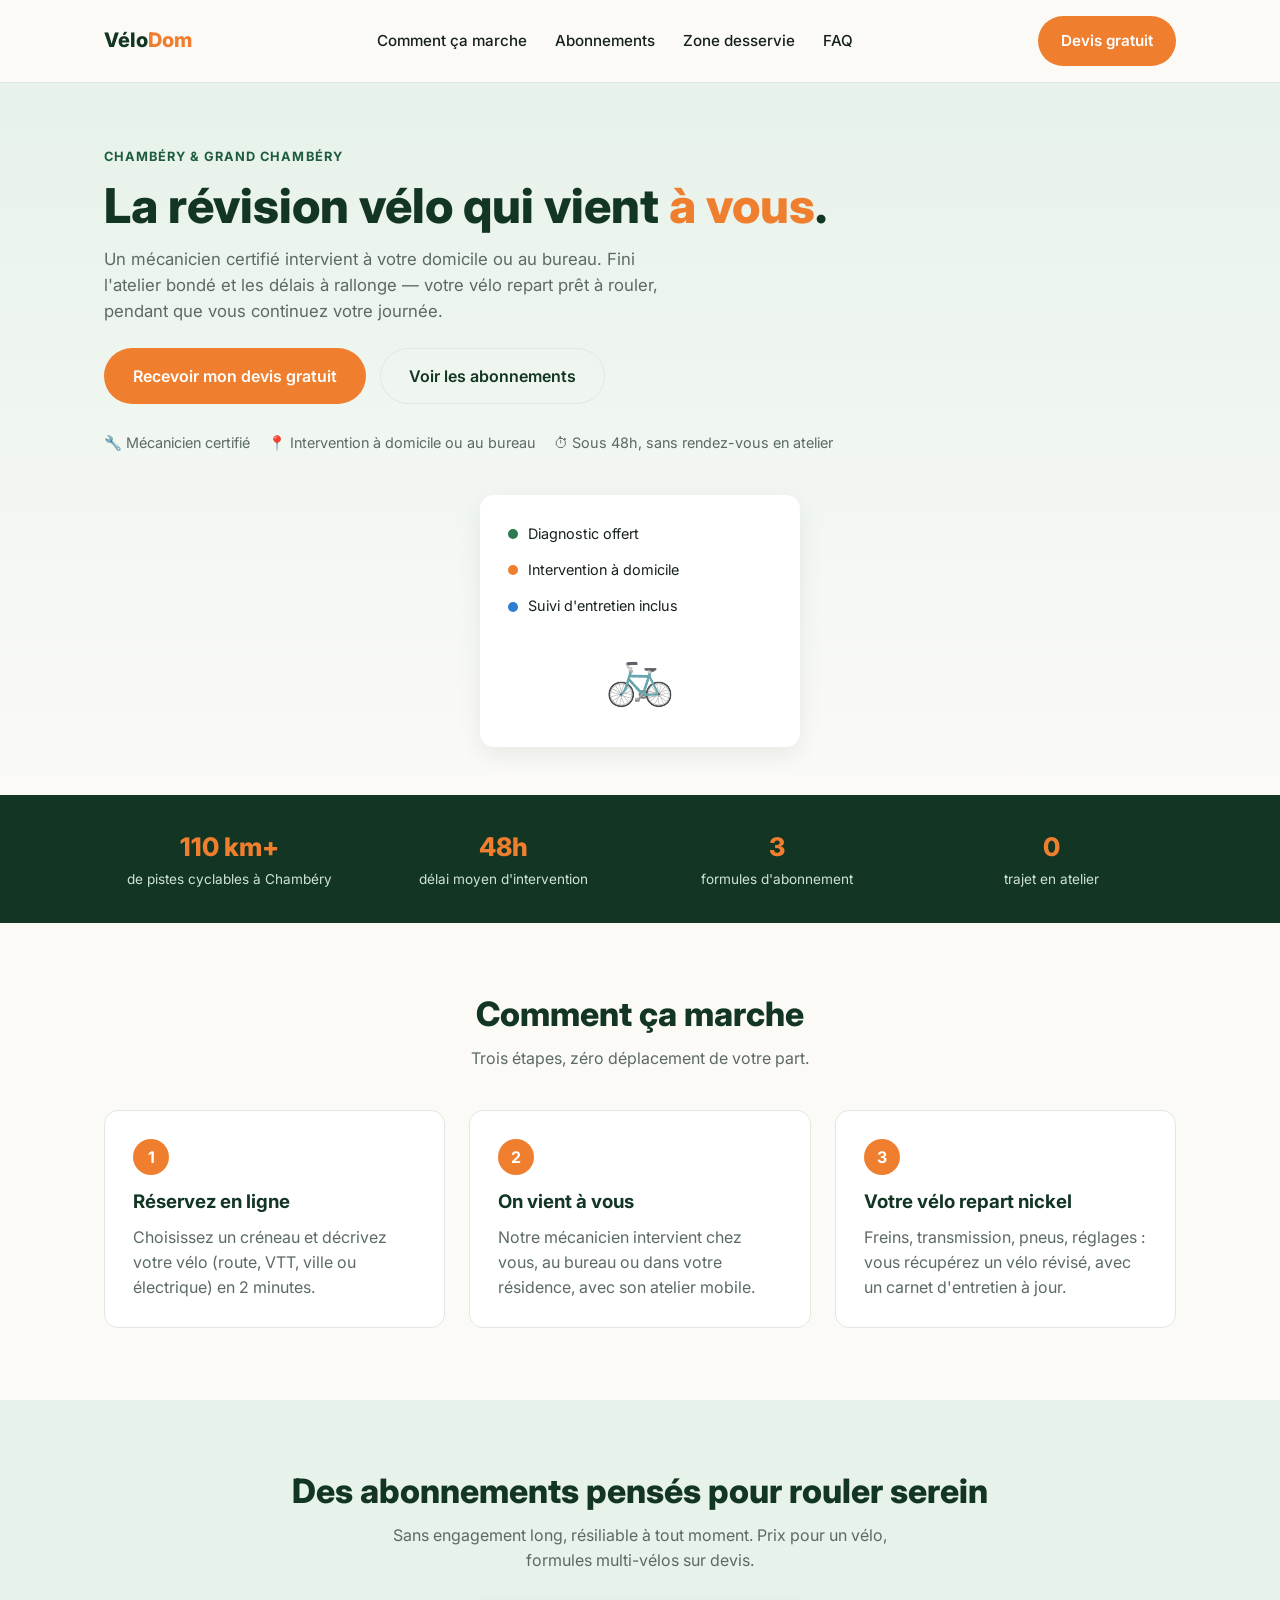
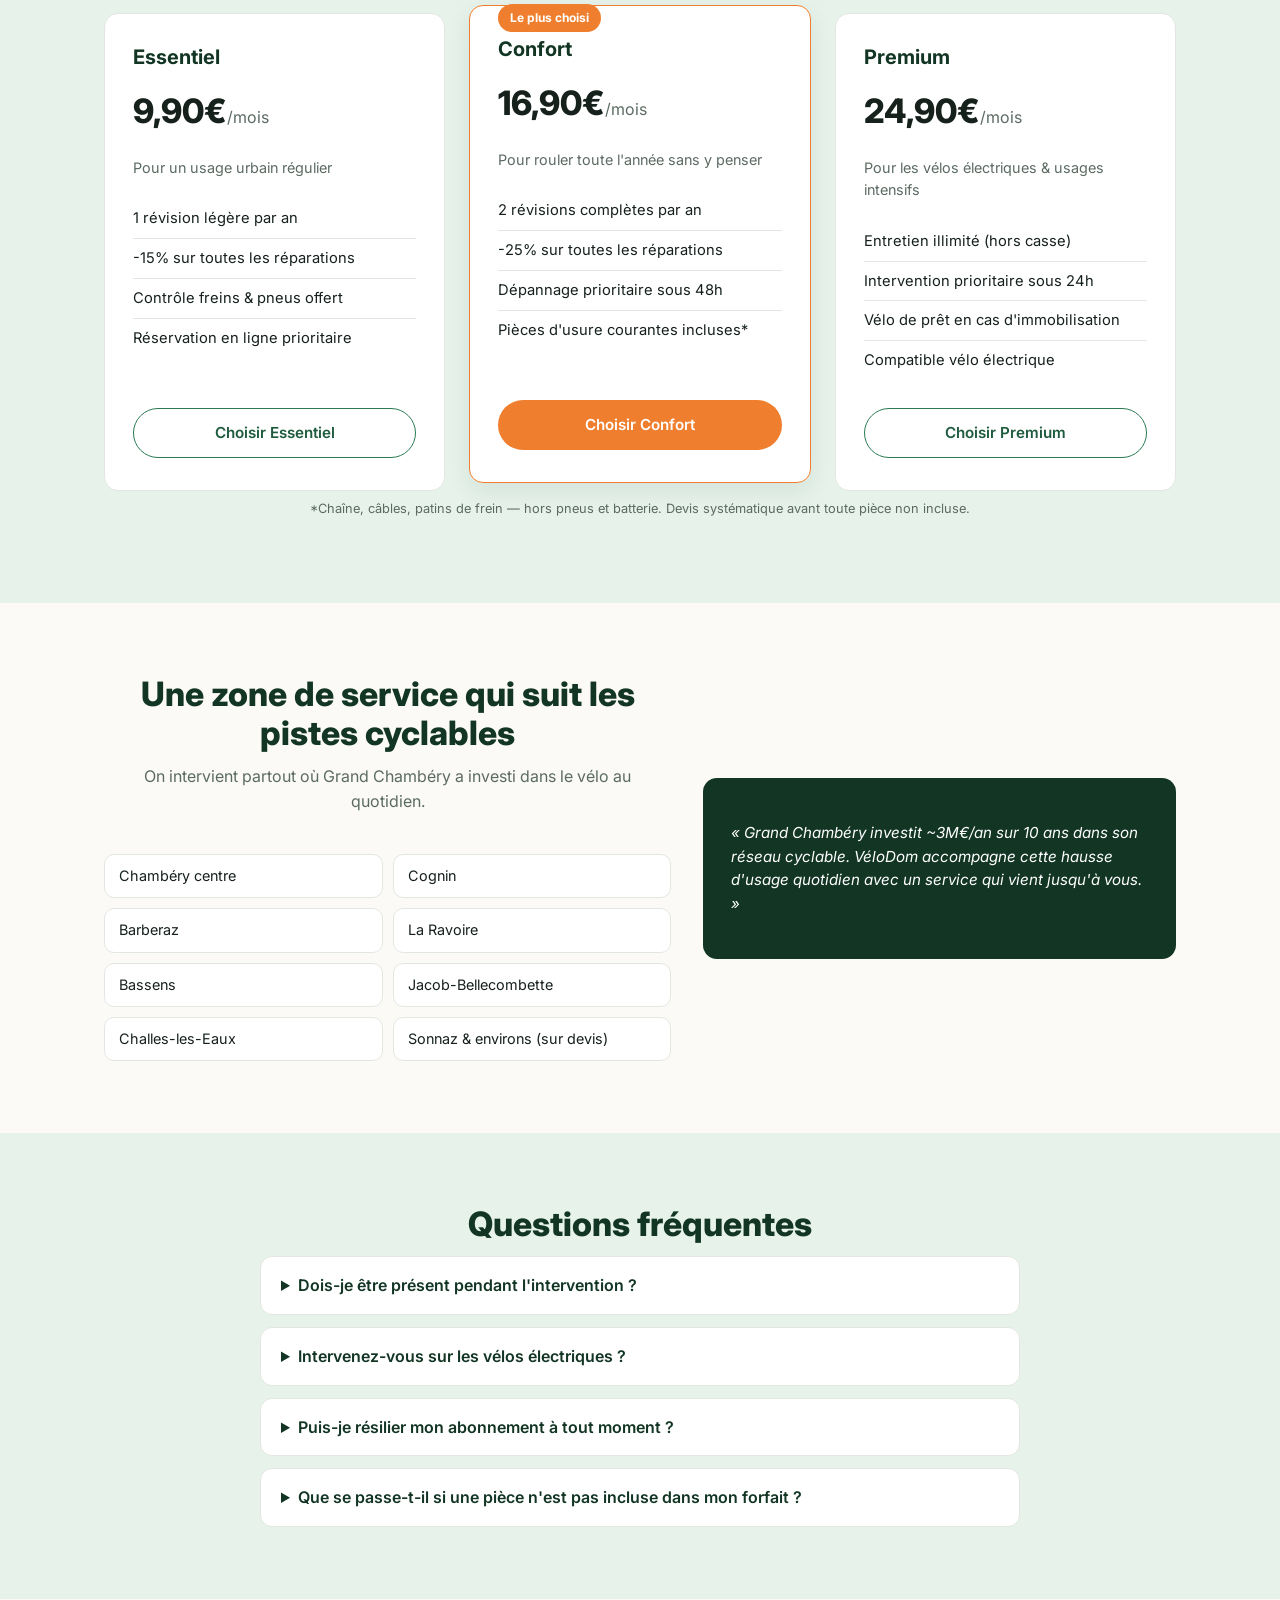
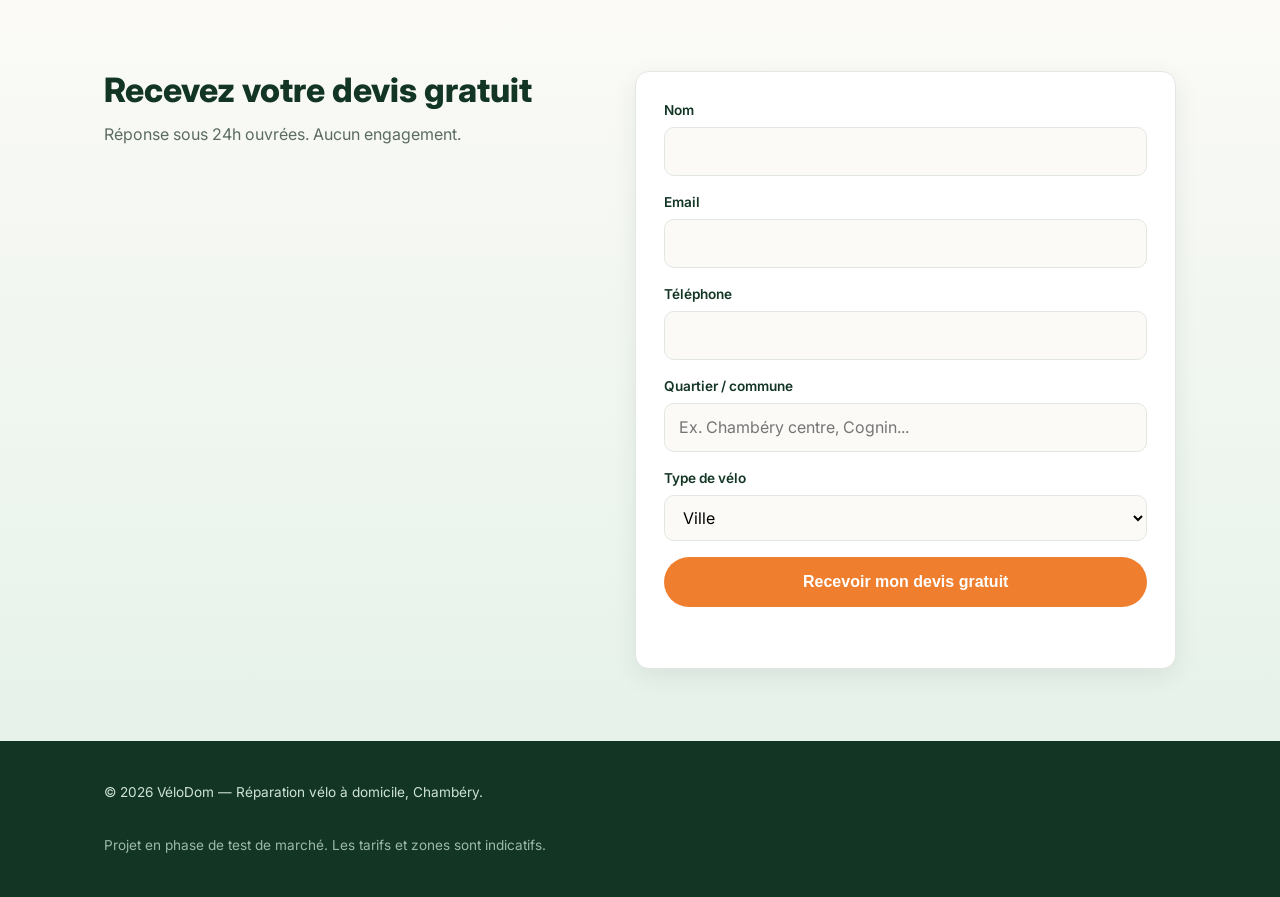
==== index.html @ 4d7fc277 "Add VéloDom landing page: mobile bike repair subscription in Chambéry Static site to validate demand" ====
<!DOCTYPE html>
<html lang="fr">
<head>
<meta charset="UTF-8">
<meta name="viewport" content="width=device-width, initial-scale=1.0">
<title>VéloDom — Réparation vélo à domicile à Chambéry, en abonnement</title>
<meta name="description" content="VéloDom entretient et répare votre vélo à domicile ou au bureau à Chambéry et dans le Grand Chambéry. Abonnements dès 9,90€/mois, sans atelier, sans file d'attente.">
<link rel="icon" href="data:image/svg+xml,<svg xmlns=%22http://www.w3.org/2000/svg%22 viewBox=%220 0 100 100%22><text y=%22.9em%22 font-size=%2290%22>🚲</text></svg>">
<link rel="preconnect" href="https://fonts.googleapis.com">
<link rel="preconnect" href="https://fonts.gstatic.com" crossorigin>
<link href="https://fonts.googleapis.com/css2?family=Inter:wght@400;500;600;700;800&display=swap" rel="stylesheet">
<link rel="stylesheet" href="css/style.css">
<script type="application/ld+json">
{
  "@context": "https://schema.org",
  "@type": "LocalBusiness",
  "name": "VéloDom",
  "description": "Réparation et entretien de vélos à domicile ou au bureau, sur abonnement, à Chambéry et dans le Grand Chambéry.",
  "areaServed": "Chambéry, Savoie, France",
  "priceRange": "9,90€ - 24,90€",
  "telephone": "+33-4-00-00-00-00"
}
</script>
</head>
<body>

<header class="site-header">
  <div class="container header-inner">
    <a href="#" class="logo">Vélo<span>Dom</span></a>
    <nav class="nav" id="nav">
      <a href="#comment-ca-marche">Comment ça marche</a>
      <a href="#abonnements">Abonnements</a>
      <a href="#zone">Zone desservie</a>
      <a href="#faq">FAQ</a>
    </nav>
    <a href="#devis" class="btn btn-primary btn-header">Devis gratuit</a>
    <button class="nav-toggle" id="navToggle" aria-label="Ouvrir le menu" aria-expanded="false">
      <span></span><span></span><span></span>
    </button>
  </div>
</header>

<main>
  <section class="hero">
    <div class="container hero-inner">
      <div class="hero-text">
        <p class="eyebrow">Chambéry &amp; Grand Chambéry</p>
        <h1>La révision vélo qui vient <span class="accent">à vous</span>.</h1>
        <p class="hero-sub">Un mécanicien certifié intervient à votre domicile ou au bureau. Fini l'atelier bondé et les délais à rallonge — votre vélo repart prêt à rouler, pendant que vous continuez votre journée.</p>
        <div class="hero-cta">
          <a href="#devis" class="btn btn-primary btn-lg">Recevoir mon devis gratuit</a>
          <a href="#abonnements" class="btn btn-ghost btn-lg">Voir les abonnements</a>
        </div>
        <ul class="hero-trust">
          <li>🔧 Mécanicien certifié</li>
          <li>📍 Intervention à domicile ou au bureau</li>
          <li>⏱ Sous 48h, sans rendez-vous en atelier</li>
        </ul>
      </div>
      <div class="hero-visual" aria-hidden="true">
        <div class="bike-card">
          <div class="bike-card-row">
            <span class="dot dot-green"></span>
            <span>Diagnostic offert</span>
          </div>
          <div class="bike-card-row">
            <span class="dot dot-orange"></span>
            <span>Intervention à domicile</span>
          </div>
          <div class="bike-card-row">
            <span class="dot dot-blue"></span>
            <span>Suivi d'entretien inclus</span>
          </div>
          <div class="bike-emoji">🚲</div>
        </div>
      </div>
    </div>
  </section>

  <section class="stats">
    <div class="container stats-inner">
      <div class="stat"><strong>110&nbsp;km+</strong><span>de pistes cyclables à Chambéry</span></div>
      <div class="stat"><strong>48h</strong><span>délai moyen d'intervention</span></div>
      <div class="stat"><strong>3</strong><span>formules d'abonnement</span></div>
      <div class="stat"><strong>0</strong><span>trajet en atelier</span></div>
    </div>
  </section>

  <section id="comment-ca-marche" class="section">
    <div class="container">
      <h2 class="section-title">Comment ça marche</h2>
      <p class="section-sub">Trois étapes, zéro déplacement de votre part.</p>
      <div class="steps">
        <div class="step">
          <div class="step-number">1</div>
          <h3>Réservez en ligne</h3>
          <p>Choisissez un créneau et décrivez votre vélo (route, VTT, ville ou électrique) en 2 minutes.</p>
        </div>
        <div class="step">
          <div class="step-number">2</div>
          <h3>On vient à vous</h3>
          <p>Notre mécanicien intervient chez vous, au bureau ou dans votre résidence, avec son atelier mobile.</p>
        </div>
        <div class="step">
          <div class="step-number">3</div>
          <h3>Votre vélo repart nickel</h3>
          <p>Freins, transmission, pneus, réglages : vous récupérez un vélo révisé, avec un carnet d'entretien à jour.</p>
        </div>
      </div>
    </div>
  </section>

  <section id="abonnements" class="section section-alt">
    <div class="container">
      <h2 class="section-title">Des abonnements pensés pour rouler serein</h2>
      <p class="section-sub">Sans engagement long, résiliable à tout moment. Prix pour un vélo, formules multi-vélos sur devis.</p>
      <div class="pricing-grid">

        <div class="price-card">
          <h3>Essentiel</h3>
          <p class="price"><span>9,90€</span>/mois</p>
          <p class="price-desc">Pour un usage urbain régulier</p>
          <ul class="price-features">
            <li>1 révision légère par an</li>
            <li>-15% sur toutes les réparations</li>
            <li>Contrôle freins &amp; pneus offert</li>
            <li>Réservation en ligne prioritaire</li>
          </ul>
          <a href="#devis" class="btn btn-outline">Choisir Essentiel</a>
        </div>

        <div class="price-card price-card-featured">
          <p class="price-badge">Le plus choisi</p>
          <h3>Confort</h3>
          <p class="price"><span>16,90€</span>/mois</p>
          <p class="price-desc">Pour rouler toute l'année sans y penser</p>
          <ul class="price-features">
            <li>2 révisions complètes par an</li>
            <li>-25% sur toutes les réparations</li>
            <li>Dépannage prioritaire sous 48h</li>
            <li>Pièces d'usure courantes incluses*</li>
          </ul>
          <a href="#devis" class="btn btn-primary">Choisir Confort</a>
        </div>

        <div class="price-card">
          <h3>Premium</h3>
          <p class="price"><span>24,90€</span>/mois</p>
          <p class="price-desc">Pour les vélos électriques &amp; usages intensifs</p>
          <ul class="price-features">
            <li>Entretien illimité (hors casse)</li>
            <li>Intervention prioritaire sous 24h</li>
            <li>Vélo de prêt en cas d'immobilisation</li>
            <li>Compatible vélo électrique</li>
          </ul>
          <a href="#devis" class="btn btn-outline">Choisir Premium</a>
        </div>

      </div>
      <p class="price-note">*Chaîne, câbles, patins de frein — hors pneus et batterie. Devis systématique avant toute pièce non incluse.</p>
    </div>
  </section>

  <section id="zone" class="section">
    <div class="container zone-inner">
      <div>
        <h2 class="section-title">Une zone de service qui suit les pistes cyclables</h2>
        <p class="section-sub">On intervient partout où Grand Chambéry a investi dans le vélo au quotidien.</p>
        <ul class="zone-list">
          <li>Chambéry centre</li>
          <li>Cognin</li>
          <li>Barberaz</li>
          <li>La Ravoire</li>
          <li>Bassens</li>
          <li>Jacob-Bellecombette</li>
          <li>Challes-les-Eaux</li>
          <li>Sonnaz &amp; environs (sur devis)</li>
        </ul>
      </div>
      <div class="zone-callout">
        <p>« Grand Chambéry investit ~3M€/an sur 10 ans dans son réseau cyclable. VéloDom accompagne cette hausse d'usage quotidien avec un service qui vient jusqu'à vous. »</p>
      </div>
    </div>
  </section>

  <section id="faq" class="section section-alt">
    <div class="container">
      <h2 class="section-title">Questions fréquentes</h2>
      <div class="faq-list">
        <details class="faq-item">
          <summary>Dois-je être présent pendant l'intervention ?</summary>
          <p>Non, si votre vélo est accessible (garage, local à vélo, hall d'immeuble). Un créneau de dépôt de clé ou de badge peut être organisé.</p>
        </details>
        <details class="faq-item">
          <summary>Intervenez-vous sur les vélos électriques ?</summary>
          <p>Oui, dès la formule Confort pour le diagnostic et les réglages ; la formule Premium couvre l'entretien complet des vélos électriques.</p>
        </details>
        <details class="faq-item">
          <summary>Puis-je résilier mon abonnement à tout moment ?</summary>
          <p>Oui, sans engagement de durée minimale ni frais de résiliation. Le mois en cours reste dû.</p>
        </details>
        <details class="faq-item">
          <summary>Que se passe-t-il si une pièce n'est pas incluse dans mon forfait ?</summary>
          <p>Vous recevez un devis avant toute intervention supplémentaire — jamais de facture surprise.</p>
        </details>
      </div>
    </div>
  </section>

  <section id="devis" class="section devis-section">
    <div class="container devis-inner">
      <div class="devis-text">
        <h2 class="section-title">Recevez votre devis gratuit</h2>
        <p class="section-sub">Réponse sous 24h ouvrées. Aucun engagement.</p>
      </div>
      <form class="devis-form" id="devisForm">
        <div class="form-row">
          <label for="nom">Nom</label>
          <input type="text" id="nom" name="nom" required autocomplete="name">
        </div>
        <div class="form-row">
          <label for="email">Email</label>
          <input type="email" id="email" name="email" required autocomplete="email">
        </div>
        <div class="form-row">
          <label for="telephone">Téléphone</label>
          <input type="tel" id="telephone" name="telephone" required autocomplete="tel">
        </div>
        <div class="form-row">
          <label for="quartier">Quartier / commune</label>
          <input type="text" id="quartier" name="quartier" placeholder="Ex. Chambéry centre, Cognin...">
        </div>
        <div class="form-row">
          <label for="typeVelo">Type de vélo</label>
          <select id="typeVelo" name="typeVelo">
            <option value="ville">Ville</option>
            <option value="route">Route</option>
            <option value="vtt">VTT</option>
            <option value="electrique">Électrique</option>
          </select>
        </div>
        <button type="submit" class="btn btn-primary btn-lg btn-block">Recevoir mon devis gratuit</button>
        <p class="form-status" id="formStatus" role="status" aria-live="polite"></p>
      </form>
    </div>
  </section>
</main>

<footer class="site-footer">
  <div class="container footer-inner">
    <p>&copy; <span id="year"></span> VéloDom — Réparation vélo à domicile, Chambéry.</p>
    <p class="footer-note">Projet en phase de test de marché. Les tarifs et zones sont indicatifs.</p>
  </div>
</footer>

<script src="js/main.js"></script>
</body>
</html>
---- css/style.css ----
:root {
  --green-900: #123524;
  --green-700: #1f5c3f;
  --green-600: #2a7a52;
  --green-100: #e6f2ea;
  --orange-500: #ef7f2e;
  --orange-600: #d96a1a;
  --blue-500: #2d7dd2;
  --ink: #16211c;
  --muted: #5b6b62;
  --paper: #fbfaf7;
  --card: #ffffff;
  --border: #e3e7e2;
  --radius: 14px;
  --shadow: 0 8px 24px rgba(18, 53, 36, 0.08);
  font-size: 16px;
}

* { box-sizing: border-box; }

html { scroll-behavior: smooth; }

body {
  margin: 0;
  font-family: 'Inter', system-ui, -apple-system, sans-serif;
  color: var(--ink);
  background: var(--paper);
  line-height: 1.55;
}

.container {
  width: 100%;
  max-width: 1120px;
  margin: 0 auto;
  padding: 0 24px;
}

img { max-width: 100%; }

a { color: inherit; }

h1, h2, h3 { line-height: 1.15; margin: 0 0 12px; }

/* Buttons */
.btn {
  display: inline-flex;
  align-items: center;
  justify-content: center;
  gap: 8px;
  padding: 12px 22px;
  border-radius: 999px;
  font-weight: 600;
  font-size: 0.95rem;
  text-decoration: none;
  border: 1px solid transparent;
  cursor: pointer;
  transition: transform 0.15s ease, box-shadow 0.15s ease, background 0.15s ease;
}
.btn-primary {
  background: var(--orange-500);
  color: #fff;
}
.btn-primary:hover { background: var(--orange-600); transform: translateY(-1px); }
.btn-ghost {
  background: transparent;
  color: var(--green-900);
  border-color: var(--border);
}
.btn-ghost:hover { border-color: var(--green-600); }
.btn-outline {
  background: transparent;
  color: var(--green-700);
  border-color: var(--green-600);
  width: 100%;
}
.btn-outline:hover { background: var(--green-100); }
.btn-lg { padding: 15px 28px; font-size: 1rem; }
.btn-block { width: 100%; }
.btn-header { display: none; }

/* Header */
.site-header {
  position: sticky;
  top: 0;
  z-index: 50;
  background: rgba(251, 250, 247, 0.9);
  backdrop-filter: blur(8px);
  border-bottom: 1px solid var(--border);
}
.header-inner {
  display: flex;
  align-items: center;
  justify-content: space-between;
  padding-top: 16px;
  padding-bottom: 16px;
}
.logo {
  font-weight: 800;
  font-size: 1.25rem;
  text-decoration: none;
  color: var(--green-900);
}
.logo span { color: var(--orange-500); }
.nav {
  display: none;
  gap: 28px;
}
.nav a {
  text-decoration: none;
  color: var(--ink);
  font-weight: 500;
  font-size: 0.95rem;
}
.nav a:hover { color: var(--green-700); }
.nav-toggle {
  display: flex;
  flex-direction: column;
  justify-content: center;
  gap: 5px;
  width: 40px;
  height: 40px;
  border: 1px solid var(--border);
  border-radius: 10px;
  background: var(--card);
  cursor: pointer;
}
.nav-toggle span {
  display: block;
  height: 2px;
  margin: 0 8px;
  background: var(--ink);
}

@media (min-width: 860px) {
  .nav { display: flex; }
  .btn-header { display: inline-flex; }
  .nav-toggle { display: none; }
}

.nav.open {
  display: flex;
  position: absolute;
  top: 100%;
  left: 0;
  right: 0;
  flex-direction: column;
  background: var(--card);
  padding: 16px 24px 24px;
  border-bottom: 1px solid var(--border);
  gap: 14px;
}

/* Hero */
.hero {
  padding: 64px 0 48px;
  background: linear-gradient(180deg, var(--green-100) 0%, var(--paper) 100%);
}
.hero-inner {
  display: grid;
  gap: 40px;
  align-items: center;
}
.eyebrow {
  text-transform: uppercase;
  letter-spacing: 0.08em;
  font-size: 0.8rem;
  font-weight: 700;
  color: var(--green-700);
  margin: 0 0 12px;
}
.hero h1 {
  font-size: clamp(2rem, 5vw, 3rem);
  font-weight: 800;
  color: var(--green-900);
}
.accent { color: var(--orange-500); }
.hero-sub {
  font-size: 1.05rem;
  color: var(--muted);
  max-width: 52ch;
  margin: 0 0 24px;
}
.hero-cta { display: flex; flex-wrap: wrap; gap: 14px; margin-bottom: 28px; }
.hero-trust {
  list-style: none;
  padding: 0;
  margin: 0;
  display: flex;
  flex-wrap: wrap;
  gap: 18px;
  font-size: 0.9rem;
  color: var(--muted);
}

.hero-visual { display: flex; justify-content: center; }
.bike-card {
  background: var(--card);
  border-radius: var(--radius);
  box-shadow: var(--shadow);
  padding: 28px;
  width: 100%;
  max-width: 320px;
  position: relative;
}
.bike-card-row {
  display: flex;
  align-items: center;
  gap: 10px;
  font-size: 0.9rem;
  margin-bottom: 14px;
  color: var(--ink);
}
.dot { width: 10px; height: 10px; border-radius: 50%; flex-shrink: 0; }
.dot-green { background: var(--green-600); }
.dot-orange { background: var(--orange-500); }
.dot-blue { background: var(--blue-500); }
.bike-emoji {
  font-size: 3.5rem;
  text-align: center;
  margin-top: 12px;
}

/* Stats */
.stats { background: var(--green-900); color: #fff; padding: 32px 0; }
.stats-inner {
  display: grid;
  grid-template-columns: repeat(2, 1fr);
  gap: 24px;
  text-align: center;
}
.stat strong { display: block; font-size: 1.6rem; font-weight: 800; color: var(--orange-500); }
.stat span { font-size: 0.85rem; color: #cfe3d7; }
@media (min-width: 700px) {
  .stats-inner { grid-template-columns: repeat(4, 1fr); }
}

/* Sections */
.section { padding: 72px 0; }
.section-alt { background: var(--green-100); }
.section-title {
  font-size: clamp(1.6rem, 3.5vw, 2.1rem);
  font-weight: 800;
  color: var(--green-900);
  text-align: center;
}
.section-sub {
  text-align: center;
  color: var(--muted);
  max-width: 56ch;
  margin: 0 auto 40px;
}

/* Steps */
.steps {
  display: grid;
  gap: 24px;
}
@media (min-width: 760px) {
  .steps { grid-template-columns: repeat(3, 1fr); }
}
.step {
  background: var(--card);
  border: 1px solid var(--border);
  border-radius: var(--radius);
  padding: 28px;
}
.step-number {
  width: 36px;
  height: 36px;
  border-radius: 50%;
  background: var(--orange-500);
  color: #fff;
  display: flex;
  align-items: center;
  justify-content: center;
  font-weight: 700;
  margin-bottom: 16px;
}
.step h3 { color: var(--green-900); }
.step p { color: var(--muted); margin: 0; }

/* Pricing */
.pricing-grid {
  display: grid;
  gap: 24px;
}
@media (min-width: 860px) {
  .pricing-grid { grid-template-columns: repeat(3, 1fr); align-items: stretch; }
}
.price-card {
  background: var(--card);
  border: 1px solid var(--border);
  border-radius: var(--radius);
  padding: 32px 28px;
  display: flex;
  flex-direction: column;
  position: relative;
}
.price-card h3 { color: var(--green-900); font-size: 1.25rem; }
.price-card-featured {
  border-color: var(--orange-500);
  box-shadow: var(--shadow);
  transform: translateY(-8px);
}
.price-badge {
  position: absolute;
  top: -14px;
  left: 28px;
  background: var(--orange-500);
  color: #fff;
  font-size: 0.75rem;
  font-weight: 700;
  padding: 5px 12px;
  border-radius: 999px;
}
.price { margin: 4px 0 6px; font-size: 1rem; color: var(--muted); }
.price span { font-size: 2.1rem; font-weight: 800; color: var(--ink); }
.price-desc { color: var(--muted); font-size: 0.9rem; margin-bottom: 20px; }
.price-features {
  list-style: none;
  padding: 0;
  margin: 0 0 28px;
  flex-grow: 1;
}
.price-features li {
  padding: 8px 0;
  border-top: 1px solid var(--border);
  font-size: 0.92rem;
  color: var(--ink);
}
.price-features li:first-child { border-top: none; }
.price-note { text-align: center; font-size: 0.8rem; color: var(--muted); margin-top: 8px; }

/* Zone */
.zone-inner {
  display: grid;
  gap: 32px;
}
@media (min-width: 800px) {
  .zone-inner { grid-template-columns: 1.2fr 1fr; align-items: center; }
}
.zone-list {
  list-style: none;
  padding: 0;
  margin: 0;
  display: grid;
  grid-template-columns: repeat(2, 1fr);
  gap: 10px;
}
.zone-list li {
  background: var(--card);
  border: 1px solid var(--border);
  border-radius: 10px;
  padding: 10px 14px;
  font-size: 0.9rem;
}
.zone-callout {
  background: var(--green-900);
  color: #fff;
  border-radius: var(--radius);
  padding: 28px;
  font-size: 0.95rem;
  font-style: italic;
}

/* FAQ */
.faq-list { max-width: 760px; margin: 0 auto; display: flex; flex-direction: column; gap: 12px; }
.faq-item {
  background: var(--card);
  border: 1px solid var(--border);
  border-radius: 12px;
  padding: 16px 20px;
}
.faq-item summary {
  cursor: pointer;
  font-weight: 600;
  color: var(--green-900);
}
.faq-item p { color: var(--muted); margin: 12px 0 0; }

/* Devis form */
.devis-section { background: linear-gradient(180deg, var(--paper) 0%, var(--green-100) 100%); }
.devis-inner {
  display: grid;
  gap: 40px;
}
@media (min-width: 900px) {
  .devis-inner { grid-template-columns: 1fr 1.1fr; align-items: start; }
  .devis-text .section-title, .devis-text .section-sub { text-align: left; margin-left: 0; }
}
.devis-form {
  background: var(--card);
  border: 1px solid var(--border);
  border-radius: var(--radius);
  padding: 28px;
  box-shadow: var(--shadow);
  display: grid;
  gap: 16px;
}
.form-row { display: flex; flex-direction: column; gap: 6px; }
.form-row label { font-size: 0.85rem; font-weight: 600; color: var(--green-900); }
.form-row input, .form-row select {
  padding: 11px 14px;
  border-radius: 10px;
  border: 1px solid var(--border);
  font: inherit;
  background: var(--paper);
}
.form-row input:focus, .form-row select:focus {
  outline: 2px solid var(--green-600);
  outline-offset: 1px;
}
.form-status { margin: 0; font-size: 0.9rem; min-height: 1.2em; color: var(--green-700); font-weight: 600; }

/* Footer */
.site-footer { background: var(--green-900); color: #cfe3d7; padding: 28px 0; }
.footer-inner { display: flex; flex-direction: column; gap: 4px; font-size: 0.85rem; }
.footer-note { color: #9db8a9; }

/* Dark mode (system preference) */
@media (prefers-color-scheme: dark) {
  :root {
    --paper: #101813;
    --ink: #eef3ef;
    --muted: #a7b6ac;
    --card: #17211b;
    --border: #26332b;
    --green-100: #16261d;
  }
  .site-header { background: rgba(16, 24, 19, 0.9); }
}
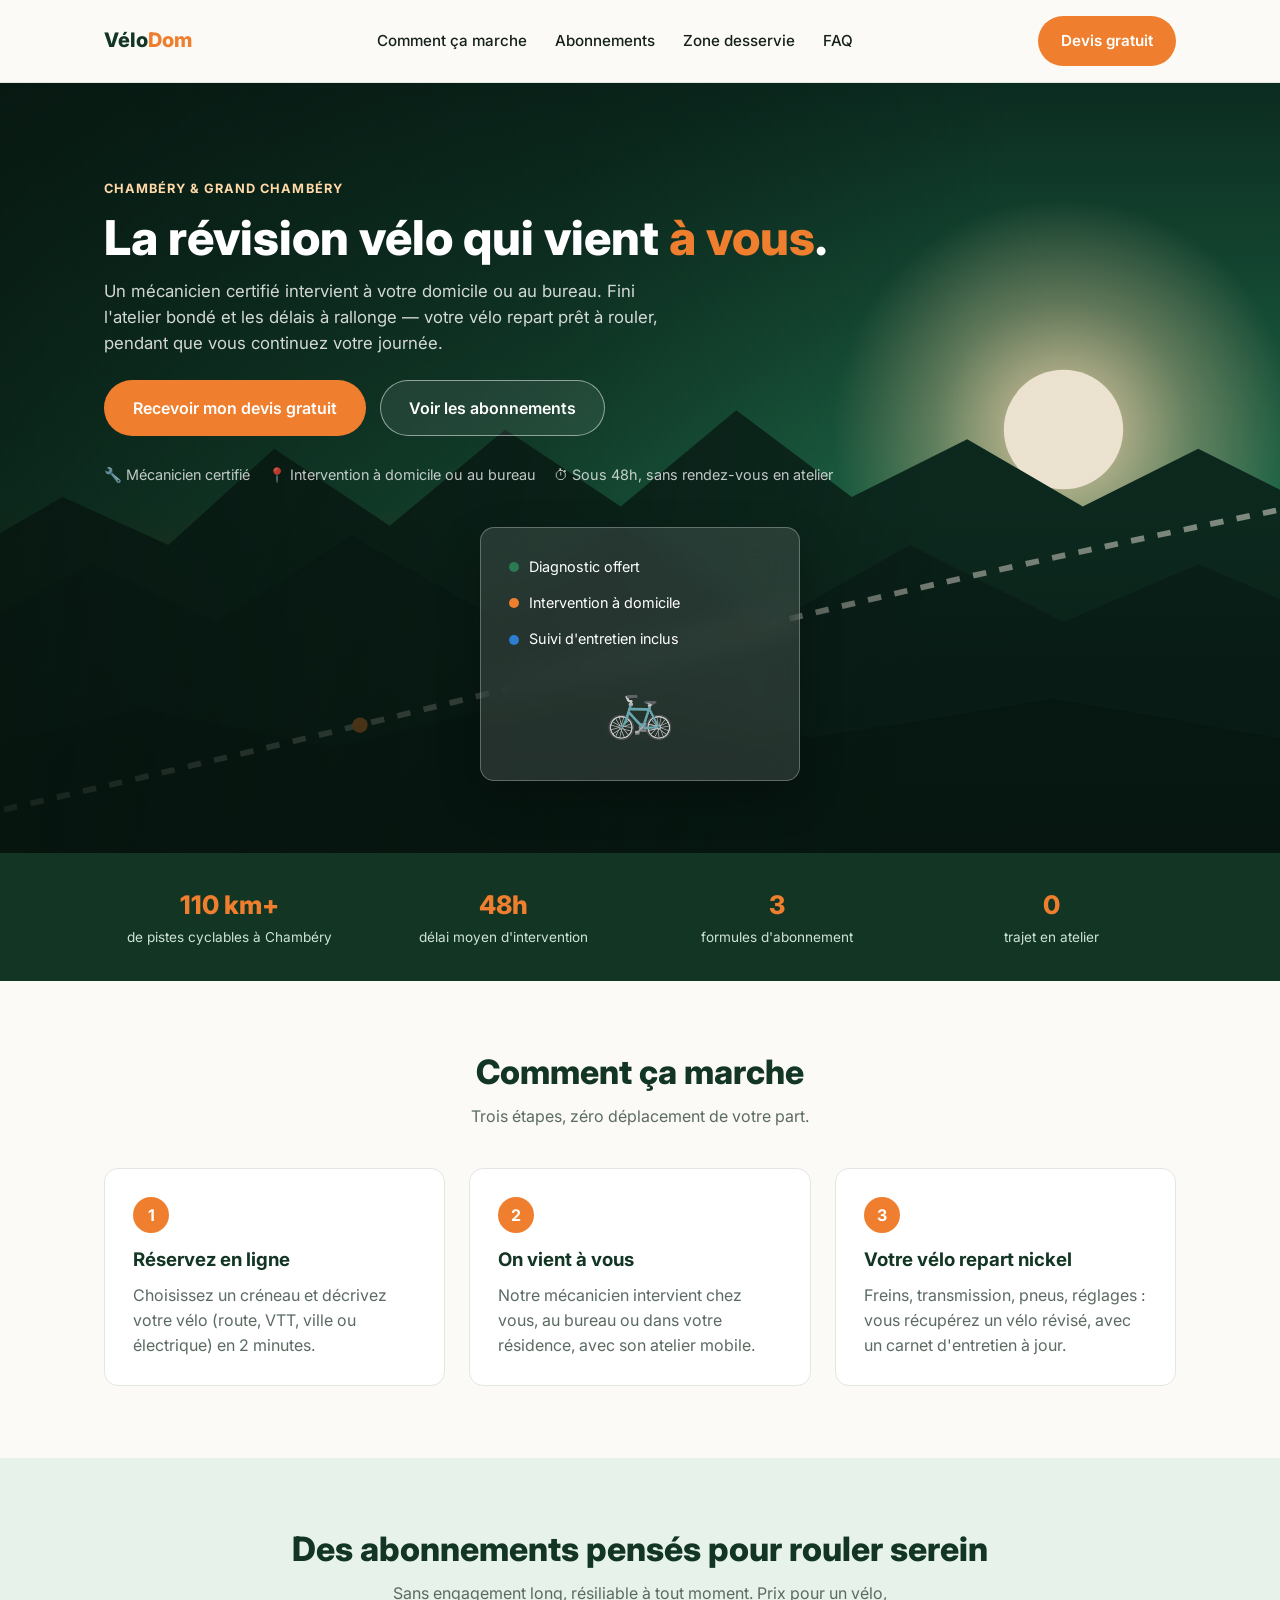
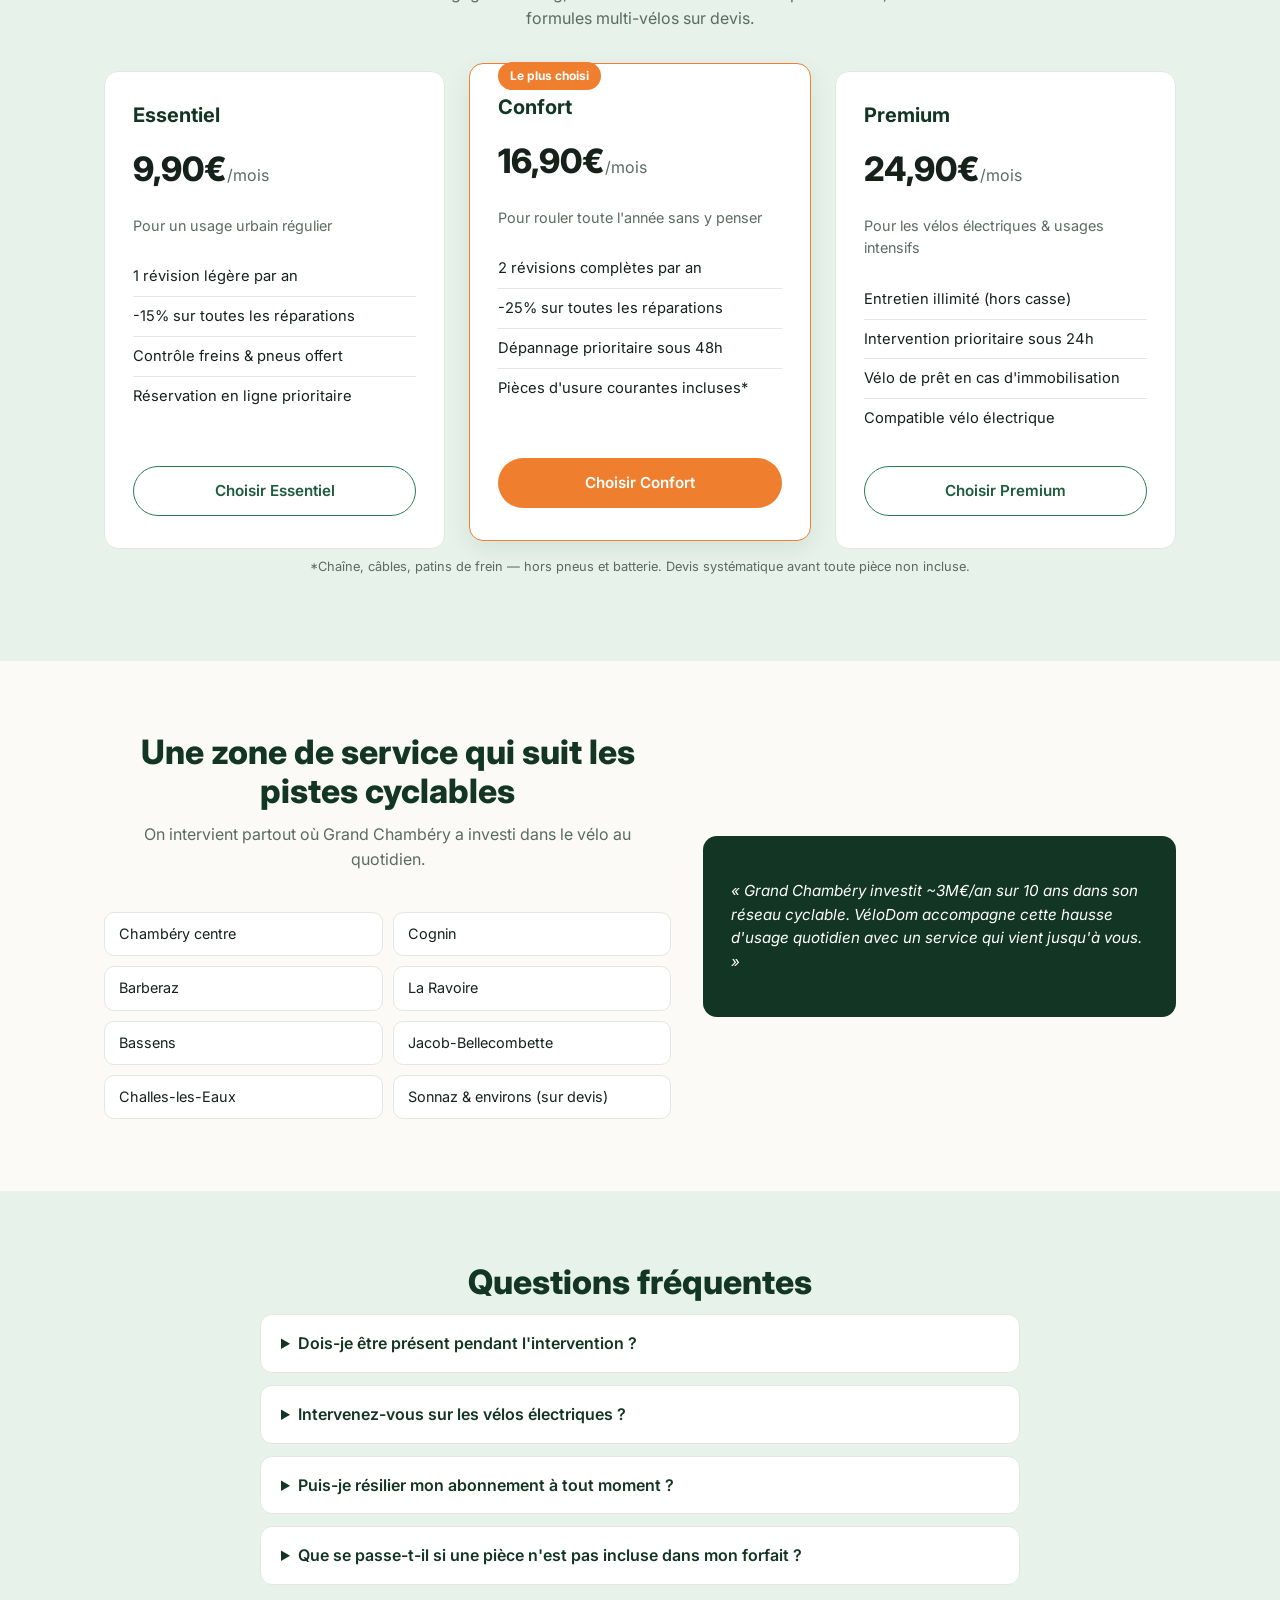
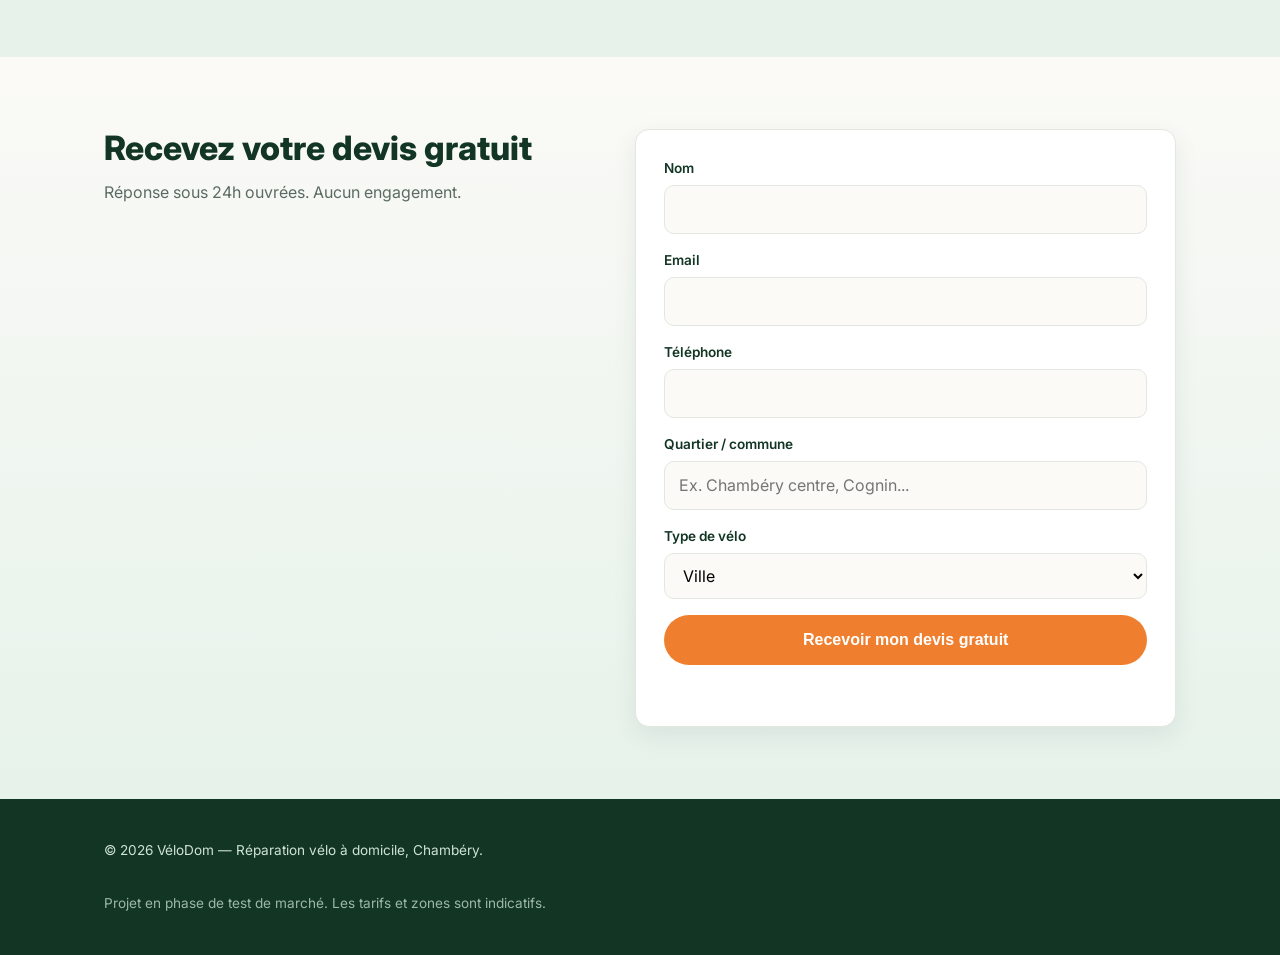
==== commit 538a73ef: "Add animated hero scene: parallax mountains, flowing road, cyclist Replace the flat hero background " ====
--- a/index.html
+++ b/index.html
@@ -42,6 +42,44 @@
 
 <main>
   <section class="hero">
+    <!-- Optional real video background: drop a licensed file at assets/video/hero.mp4
+         (+ assets/video/hero.webm) and uncomment. Falls back to the animated
+         SVG scene below when no video is present. -->
+    <!--
+    <video class="hero-video" autoplay muted loop playsinline poster="assets/video/hero-poster.jpg">
+      <source src="assets/video/hero.webm" type="video/webm">
+      <source src="assets/video/hero.mp4" type="video/mp4">
+    </video>
+    -->
+    <div class="hero-bg" aria-hidden="true">
+      <svg class="hero-scene" viewBox="0 0 1440 800" preserveAspectRatio="xMidYMax slice" xmlns="http://www.w3.org/2000/svg">
+        <defs>
+          <linearGradient id="sky" x1="0" y1="0" x2="0" y2="1">
+            <stop offset="0%" stop-color="#0c2e22"/>
+            <stop offset="55%" stop-color="#1f6b4a"/>
+            <stop offset="100%" stop-color="#ef7f2e"/>
+          </linearGradient>
+          <radialGradient id="sunGlow" cx="50%" cy="50%" r="50%">
+            <stop offset="0%" stop-color="#ffe3bb" stop-opacity="0.95"/>
+            <stop offset="55%" stop-color="#ffd9a8" stop-opacity="0.35"/>
+            <stop offset="100%" stop-color="#ffd9a8" stop-opacity="0"/>
+          </radialGradient>
+        </defs>
+        <rect width="1440" height="800" fill="url(#sky)"/>
+        <circle class="hero-sun-glow" cx="1160" cy="360" r="240" fill="url(#sunGlow)"/>
+        <circle class="hero-sun" cx="1160" cy="360" r="62" fill="#fff3df"/>
+        <path class="mtn mtn-back" d="M0,500 L120,430 L230,480 L340,380 L460,460 L580,360 L700,440 L820,340 L940,430 L1060,370 L1180,440 L1300,380 L1440,450 L1440,800 L0,800 Z" fill="#0d2a1f"/>
+        <path class="mtn mtn-mid" d="M0,580 L150,500 L280,560 L420,470 L560,550 L700,460 L860,560 L1000,480 L1160,560 L1300,500 L1440,560 L1440,800 L0,800 Z" fill="#0a2019"/>
+        <path class="mtn mtn-front" d="M0,700 L200,650 L400,690 L650,630 L900,680 L1150,640 L1440,690 L1440,800 L0,800 Z" fill="#071913"/>
+        <path id="heroRoad" class="hero-road" d="M -50 780 C 300 700, 500 650, 700 600 S 1100 500, 1500 420" stroke="#f3ede2" stroke-width="6" stroke-dasharray="14 14" fill="none" opacity="0.55"/>
+        <circle class="hero-cyclist" r="8" fill="#ef7f2e">
+          <animateMotion dur="9s" repeatCount="indefinite" rotate="auto">
+            <mpath href="#heroRoad"></mpath>
+          </animateMotion>
+        </circle>
+      </svg>
+    </div>
+    <div class="hero-overlay" aria-hidden="true"></div>
     <div class="container hero-inner">
       <div class="hero-text">
         <p class="eyebrow">Chambéry &amp; Grand Chambéry</p>
--- a/css/style.css
+++ b/css/style.css
@@ -62,11 +62,11 @@
 }
 .btn-primary:hover { background: var(--orange-600); transform: translateY(-1px); }
 .btn-ghost {
-  background: transparent;
-  color: var(--green-900);
-  border-color: var(--border);
-}
-.btn-ghost:hover { border-color: var(--green-600); }
+  background: rgba(255, 255, 255, 0.08);
+  color: #fff;
+  border-color: rgba(255, 255, 255, 0.5);
+}
+.btn-ghost:hover { border-color: #fff; background: rgba(255, 255, 255, 0.16); }
 .btn-outline {
   background: transparent;
   color: var(--green-700);
@@ -152,10 +152,57 @@
 
 /* Hero */
 .hero {
-  padding: 64px 0 48px;
-  background: linear-gradient(180deg, var(--green-100) 0%, var(--paper) 100%);
-}
+  position: relative;
+  padding: 96px 0 72px;
+  overflow: hidden;
+  isolation: isolate;
+  min-height: 640px;
+  display: flex;
+  align-items: center;
+}
+.hero-video,
+.hero-bg {
+  position: absolute;
+  inset: 0;
+  width: 100%;
+  height: 100%;
+  z-index: -2;
+}
+.hero-video { object-fit: cover; }
+.hero-scene { width: 100%; height: 100%; display: block; }
+.hero-overlay {
+  position: absolute;
+  inset: 0;
+  z-index: -1;
+  background:
+    linear-gradient(100deg, rgba(6, 20, 14, 0.82) 0%, rgba(6, 20, 14, 0.5) 42%, rgba(6, 20, 14, 0.08) 72%),
+    linear-gradient(0deg, rgba(6, 20, 14, 0.55) 0%, transparent 45%);
+}
+.hero-sun,
+.hero-sun-glow { animation: sunPulse 6s ease-in-out infinite; transform-origin: 1160px 360px; }
+.mtn-back { animation: driftSlow 22s ease-in-out infinite alternate; }
+.mtn-mid { animation: driftSlow 16s ease-in-out infinite alternate; }
+.mtn-front { animation: driftSlow 11s ease-in-out infinite alternate; }
+.hero-road { animation: roadFlow 2.4s linear infinite; }
+
+@media (prefers-reduced-motion: no-preference) {
+  @keyframes sunPulse {
+    0%, 100% { transform: scale(1); opacity: 0.85; }
+    50% { transform: scale(1.08); opacity: 1; }
+  }
+  @keyframes driftSlow {
+    from { transform: translateY(0); }
+    to { transform: translateY(14px); }
+  }
+  @keyframes roadFlow {
+    from { stroke-dashoffset: 0; }
+    to { stroke-dashoffset: -56; }
+  }
+}
+
 .hero-inner {
+  position: relative;
+  z-index: 1;
   display: grid;
   gap: 40px;
   align-items: center;
@@ -165,18 +212,18 @@
   letter-spacing: 0.08em;
   font-size: 0.8rem;
   font-weight: 700;
-  color: var(--green-700);
+  color: #ffd9a8;
   margin: 0 0 12px;
 }
 .hero h1 {
   font-size: clamp(2rem, 5vw, 3rem);
   font-weight: 800;
-  color: var(--green-900);
+  color: #fff;
 }
 .accent { color: var(--orange-500); }
 .hero-sub {
   font-size: 1.05rem;
-  color: var(--muted);
+  color: rgba(255, 255, 255, 0.82);
   max-width: 52ch;
   margin: 0 0 24px;
 }
@@ -189,14 +236,17 @@
   flex-wrap: wrap;
   gap: 18px;
   font-size: 0.9rem;
-  color: var(--muted);
+  color: rgba(255, 255, 255, 0.75);
 }
 
 .hero-visual { display: flex; justify-content: center; }
 .bike-card {
-  background: var(--card);
+  background: rgba(255, 255, 255, 0.12);
+  backdrop-filter: blur(16px);
+  -webkit-backdrop-filter: blur(16px);
+  border: 1px solid rgba(255, 255, 255, 0.28);
   border-radius: var(--radius);
-  box-shadow: var(--shadow);
+  box-shadow: 0 16px 40px rgba(0, 0, 0, 0.25);
   padding: 28px;
   width: 100%;
   max-width: 320px;
@@ -208,7 +258,7 @@
   gap: 10px;
   font-size: 0.9rem;
   margin-bottom: 14px;
-  color: var(--ink);
+  color: #fff;
 }
 .dot { width: 10px; height: 10px; border-radius: 50%; flex-shrink: 0; }
 .dot-green { background: var(--green-600); }
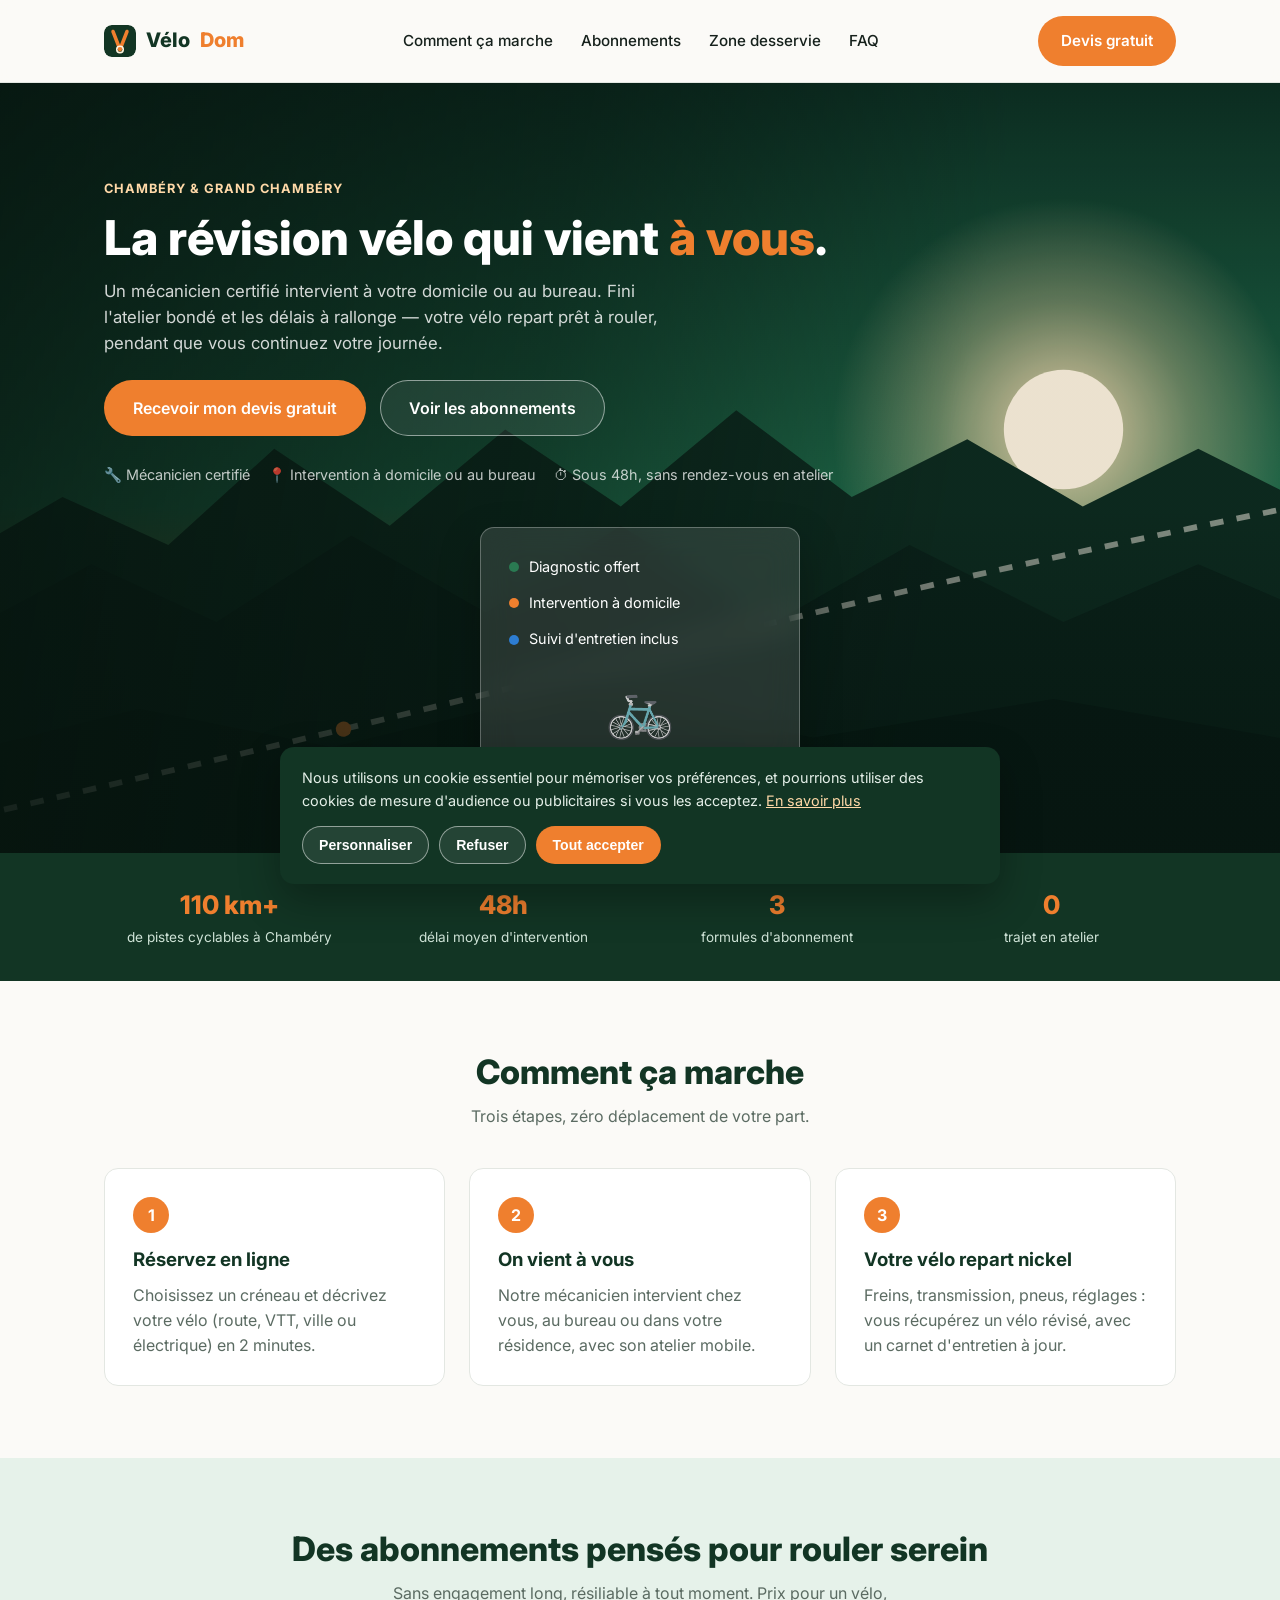
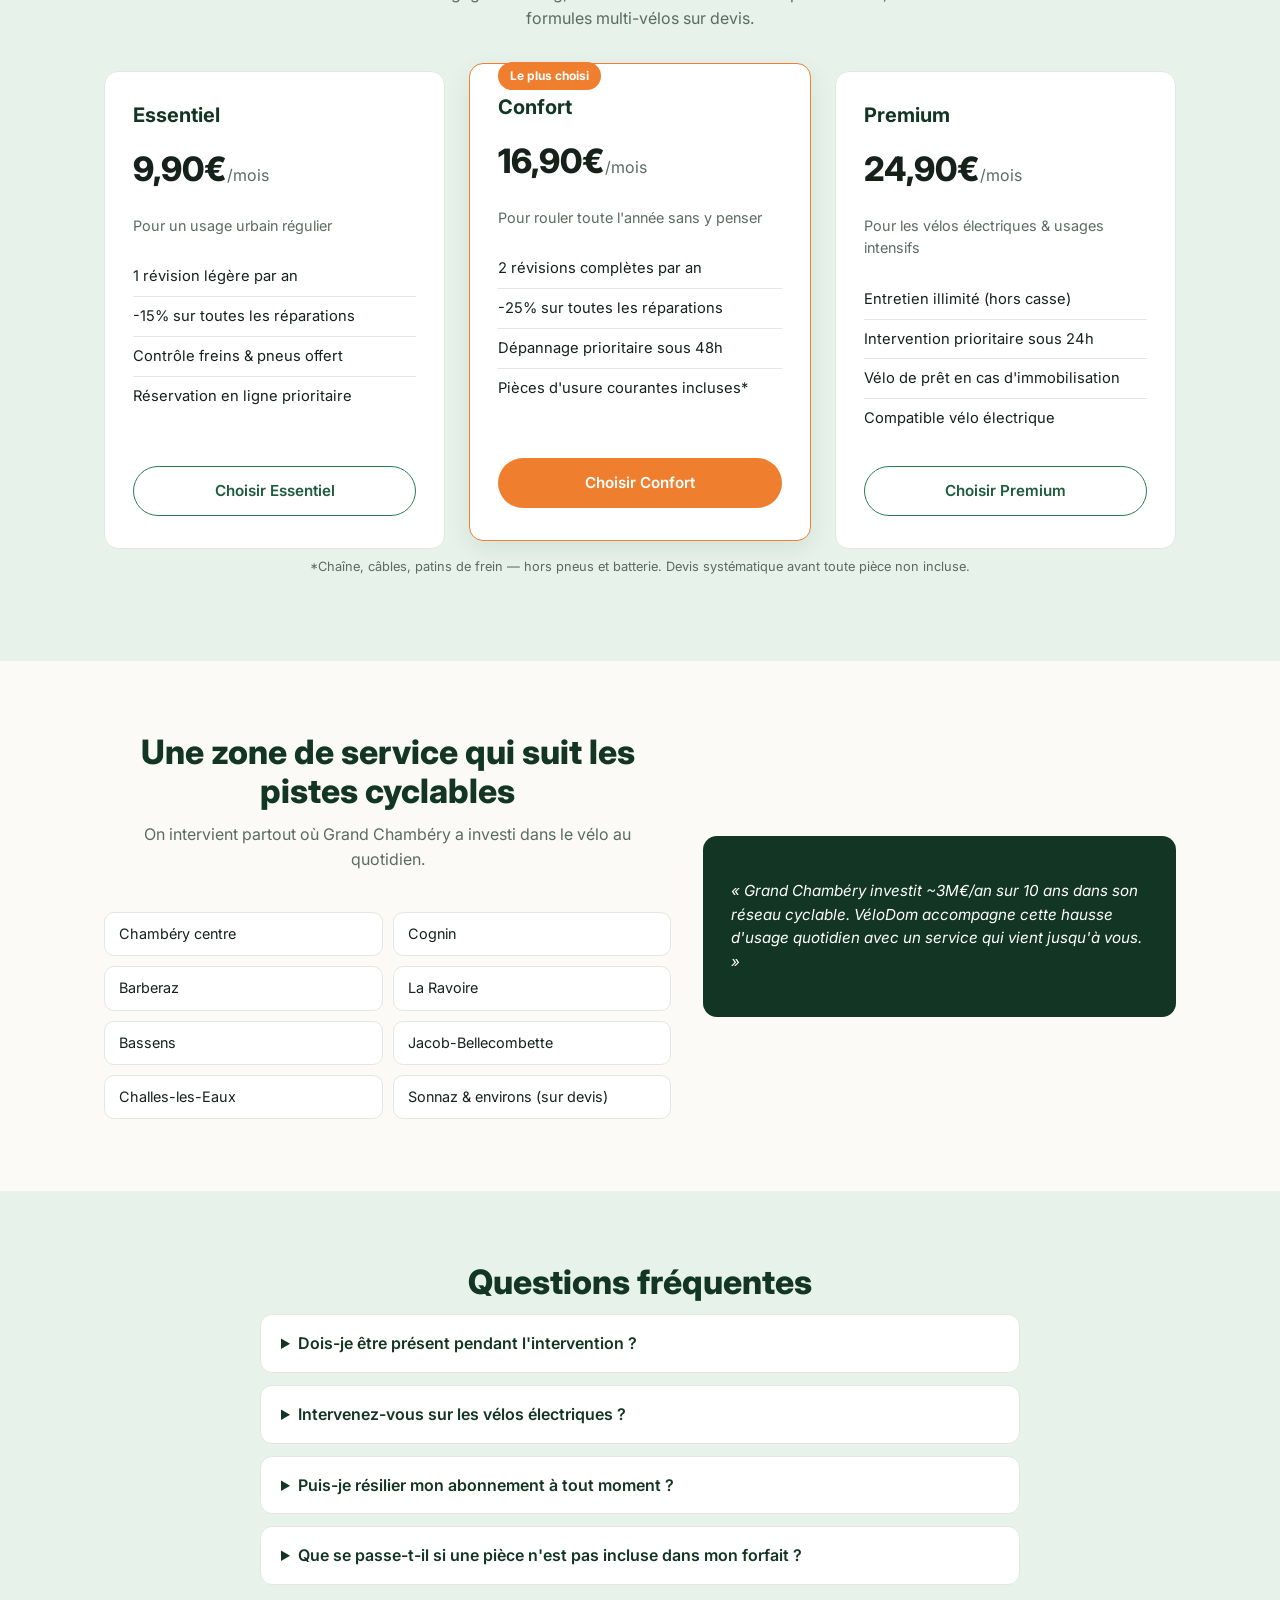
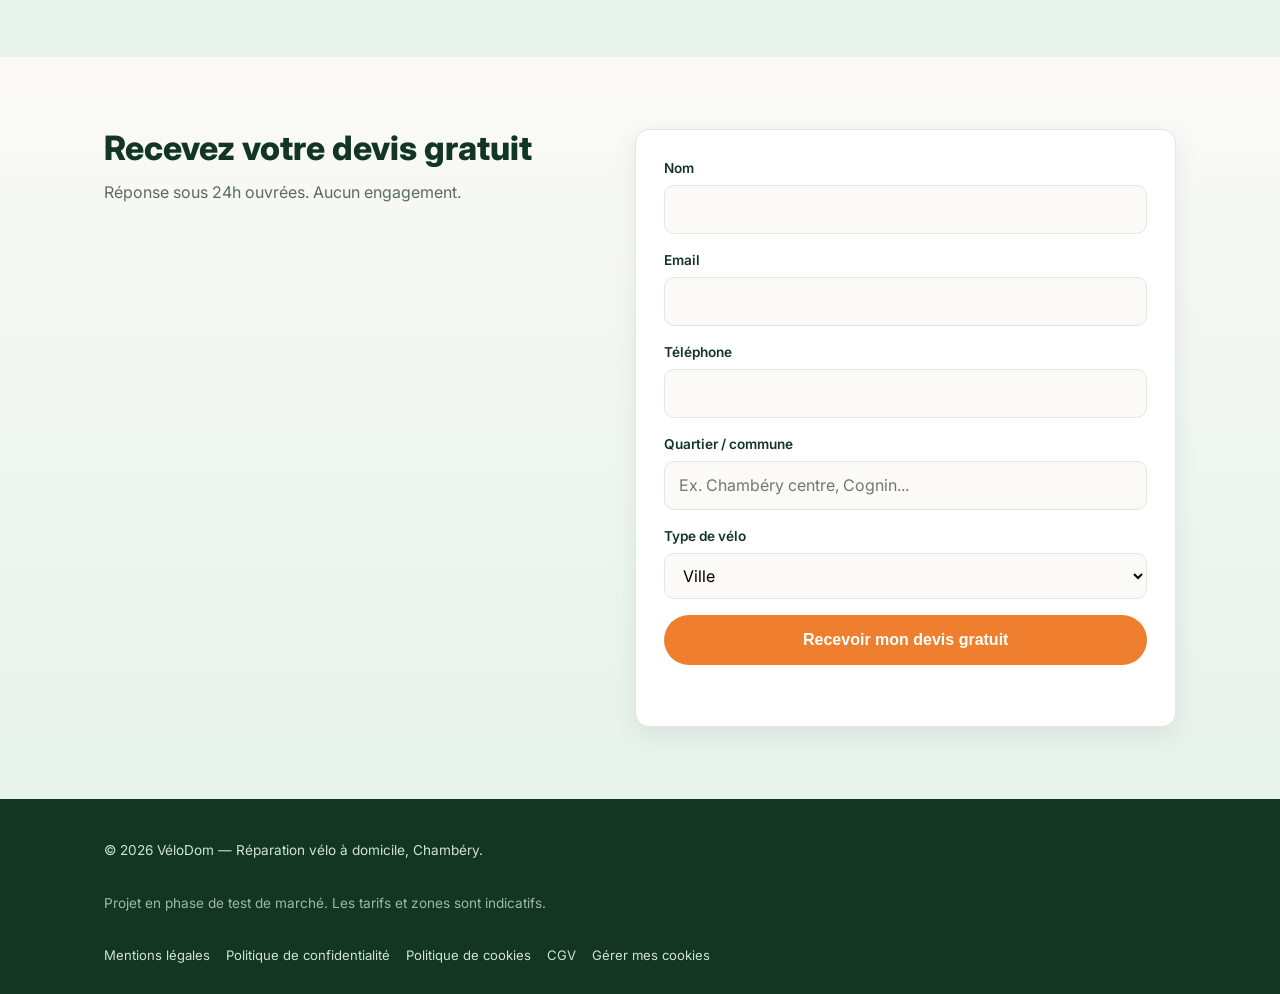
==== commit a8a65258: "Add legal pages, cookie consent, security hardening, logo/favicon, license - Legal pages (mentions l" ====
--- a/index.html
+++ b/index.html
@@ -5,7 +5,11 @@
 <meta name="viewport" content="width=device-width, initial-scale=1.0">
 <title>VéloDom — Réparation vélo à domicile à Chambéry, en abonnement</title>
 <meta name="description" content="VéloDom entretient et répare votre vélo à domicile ou au bureau à Chambéry et dans le Grand Chambéry. Abonnements dès 9,90€/mois, sans atelier, sans file d'attente.">
-<link rel="icon" href="data:image/svg+xml,<svg xmlns=%22http://www.w3.org/2000/svg%22 viewBox=%220 0 100 100%22><text y=%22.9em%22 font-size=%2290%22>🚲</text></svg>">
+<link rel="icon" href="/assets/icon.svg" type="image/svg+xml">
+<link rel="icon" href="/favicon.ico" sizes="any">
+<link rel="apple-touch-icon" href="/apple-touch-icon.png">
+<link rel="manifest" href="/site.webmanifest">
+<meta name="theme-color" content="#123524">
 <link rel="preconnect" href="https://fonts.googleapis.com">
 <link rel="preconnect" href="https://fonts.gstatic.com" crossorigin>
 <link href="https://fonts.googleapis.com/css2?family=Inter:wght@400;500;600;700;800&display=swap" rel="stylesheet">
@@ -26,7 +30,7 @@
 
 <header class="site-header">
   <div class="container header-inner">
-    <a href="#" class="logo">Vélo<span>Dom</span></a>
+    <a href="/" class="logo"><img src="/assets/icon.svg" class="logo-mark" width="32" height="32" alt="">Vélo<span>Dom</span></a>
     <nav class="nav" id="nav">
       <a href="#comment-ca-marche">Comment ça marche</a>
       <a href="#abonnements">Abonnements</a>
@@ -252,6 +256,10 @@
         <p class="section-sub">Réponse sous 24h ouvrées. Aucun engagement.</p>
       </div>
       <form class="devis-form" id="devisForm">
+        <div class="visually-hidden" aria-hidden="true">
+          <label for="website">Ne pas remplir ce champ</label>
+          <input type="text" id="website" name="website" tabindex="-1" autocomplete="off">
+        </div>
         <div class="form-row">
           <label for="nom">Nom</label>
           <input type="text" id="nom" name="nom" required autocomplete="name">
@@ -288,9 +296,17 @@
   <div class="container footer-inner">
     <p>&copy; <span id="year"></span> VéloDom — Réparation vélo à domicile, Chambéry.</p>
     <p class="footer-note">Projet en phase de test de marché. Les tarifs et zones sont indicatifs.</p>
+    <ul class="footer-legal">
+      <li><a href="/mentions-legales.html">Mentions légales</a></li>
+      <li><a href="/politique-de-confidentialite.html">Politique de confidentialité</a></li>
+      <li><a href="/politique-de-cookies.html">Politique de cookies</a></li>
+      <li><a href="/cgv.html">CGV</a></li>
+      <li><button type="button" id="openCookiePrefs">Gérer mes cookies</button></li>
+    </ul>
   </div>
 </footer>
 
+<script src="js/cookie-consent.js"></script>
 <script src="js/main.js"></script>
 </body>
 </html>
--- a/css/style.css
+++ b/css/style.css
@@ -37,6 +37,18 @@
 
 img { max-width: 100%; }
 
+.visually-hidden {
+  position: absolute;
+  width: 1px;
+  height: 1px;
+  padding: 0;
+  margin: -1px;
+  overflow: hidden;
+  clip: rect(0, 0, 0, 0);
+  white-space: nowrap;
+  border: 0;
+}
+
 a { color: inherit; }
 
 h1, h2, h3 { line-height: 1.15; margin: 0 0 12px; }
@@ -95,11 +107,15 @@
   padding-bottom: 16px;
 }
 .logo {
+  display: inline-flex;
+  align-items: center;
+  gap: 10px;
   font-weight: 800;
   font-size: 1.25rem;
   text-decoration: none;
   color: var(--green-900);
 }
+.logo-mark { border-radius: 8px; }
 .logo span { color: var(--orange-500); }
 .nav {
   display: none;
@@ -466,6 +482,87 @@
 .site-footer { background: var(--green-900); color: #cfe3d7; padding: 28px 0; }
 .footer-inner { display: flex; flex-direction: column; gap: 4px; font-size: 0.85rem; }
 .footer-note { color: #9db8a9; }
+.footer-legal {
+  list-style: none;
+  display: flex;
+  flex-wrap: wrap;
+  gap: 4px 16px;
+  padding: 0;
+  margin: 14px 0 0;
+  font-size: 0.82rem;
+}
+.footer-legal a { color: #cfe3d7; text-decoration: none; }
+.footer-legal a:hover { color: #fff; text-decoration: underline; }
+.footer-legal button {
+  background: none;
+  border: none;
+  color: #cfe3d7;
+  font: inherit;
+  font-size: 0.82rem;
+  padding: 0;
+  cursor: pointer;
+}
+.footer-legal button:hover { color: #fff; text-decoration: underline; }
+
+/* Legal pages */
+.legal-main { padding: 56px 0 88px; }
+.legal-main .container { max-width: 820px; }
+.legal-intro { color: var(--muted); margin-bottom: 32px; }
+.legal-notice {
+  background: #fff4e5;
+  border: 1px solid #f3cf9a;
+  color: #7a4a12;
+  border-radius: 12px;
+  padding: 16px 20px;
+  font-size: 0.9rem;
+  margin-bottom: 32px;
+}
+.legal-main h1 { color: var(--green-900); font-size: clamp(1.7rem, 4vw, 2.3rem); margin-bottom: 12px; }
+.legal-main h2 { color: var(--green-900); font-size: 1.25rem; margin: 36px 0 12px; }
+.legal-main p, .legal-main li { color: var(--ink); font-size: 0.98rem; }
+.legal-main ul { padding-left: 20px; }
+.legal-main li { margin-bottom: 6px; }
+.legal-main table { width: 100%; border-collapse: collapse; margin: 16px 0; font-size: 0.9rem; }
+.legal-main th, .legal-main td { text-align: left; padding: 10px 12px; border-bottom: 1px solid var(--border); }
+.legal-main th { color: var(--green-900); }
+.legal-updated { color: var(--muted); font-size: 0.85rem; margin-top: 40px; }
+.back-home { display: inline-block; margin-bottom: 24px; color: var(--green-700); text-decoration: none; font-weight: 600; font-size: 0.9rem; }
+.back-home:hover { text-decoration: underline; }
+
+/* Cookie consent banner */
+.cookie-banner {
+  position: fixed;
+  left: 16px;
+  right: 16px;
+  bottom: 16px;
+  z-index: 100;
+  background: var(--green-900);
+  color: #fff;
+  border-radius: var(--radius);
+  box-shadow: 0 16px 40px rgba(0, 0, 0, 0.3);
+  padding: 20px 22px;
+  max-width: 720px;
+  margin: 0 auto;
+  transform: translateY(24px);
+  opacity: 0;
+  transition: transform 0.25s ease, opacity 0.25s ease;
+}
+.cookie-banner-visible { transform: translateY(0); opacity: 1; }
+.cookie-banner-inner { display: flex; flex-direction: column; gap: 14px; }
+.cookie-banner-text { margin: 0; font-size: 0.9rem; color: #e4efe8; }
+.cookie-banner-text a { color: #ffd9a8; }
+.cookie-banner-actions { display: flex; flex-wrap: wrap; gap: 10px; }
+.cookie-banner-actions .btn { padding: 10px 16px; font-size: 0.88rem; }
+.cookie-panel {
+  display: flex;
+  flex-direction: column;
+  gap: 10px;
+  padding-top: 14px;
+  border-top: 1px solid rgba(255, 255, 255, 0.15);
+}
+.cookie-panel[hidden] { display: none; }
+.cookie-option { display: flex; align-items: center; gap: 10px; font-size: 0.88rem; color: #e4efe8; }
+.cookie-option input { width: 16px; height: 16px; }
 
 /* Dark mode (system preference) */
 @media (prefers-color-scheme: dark) {
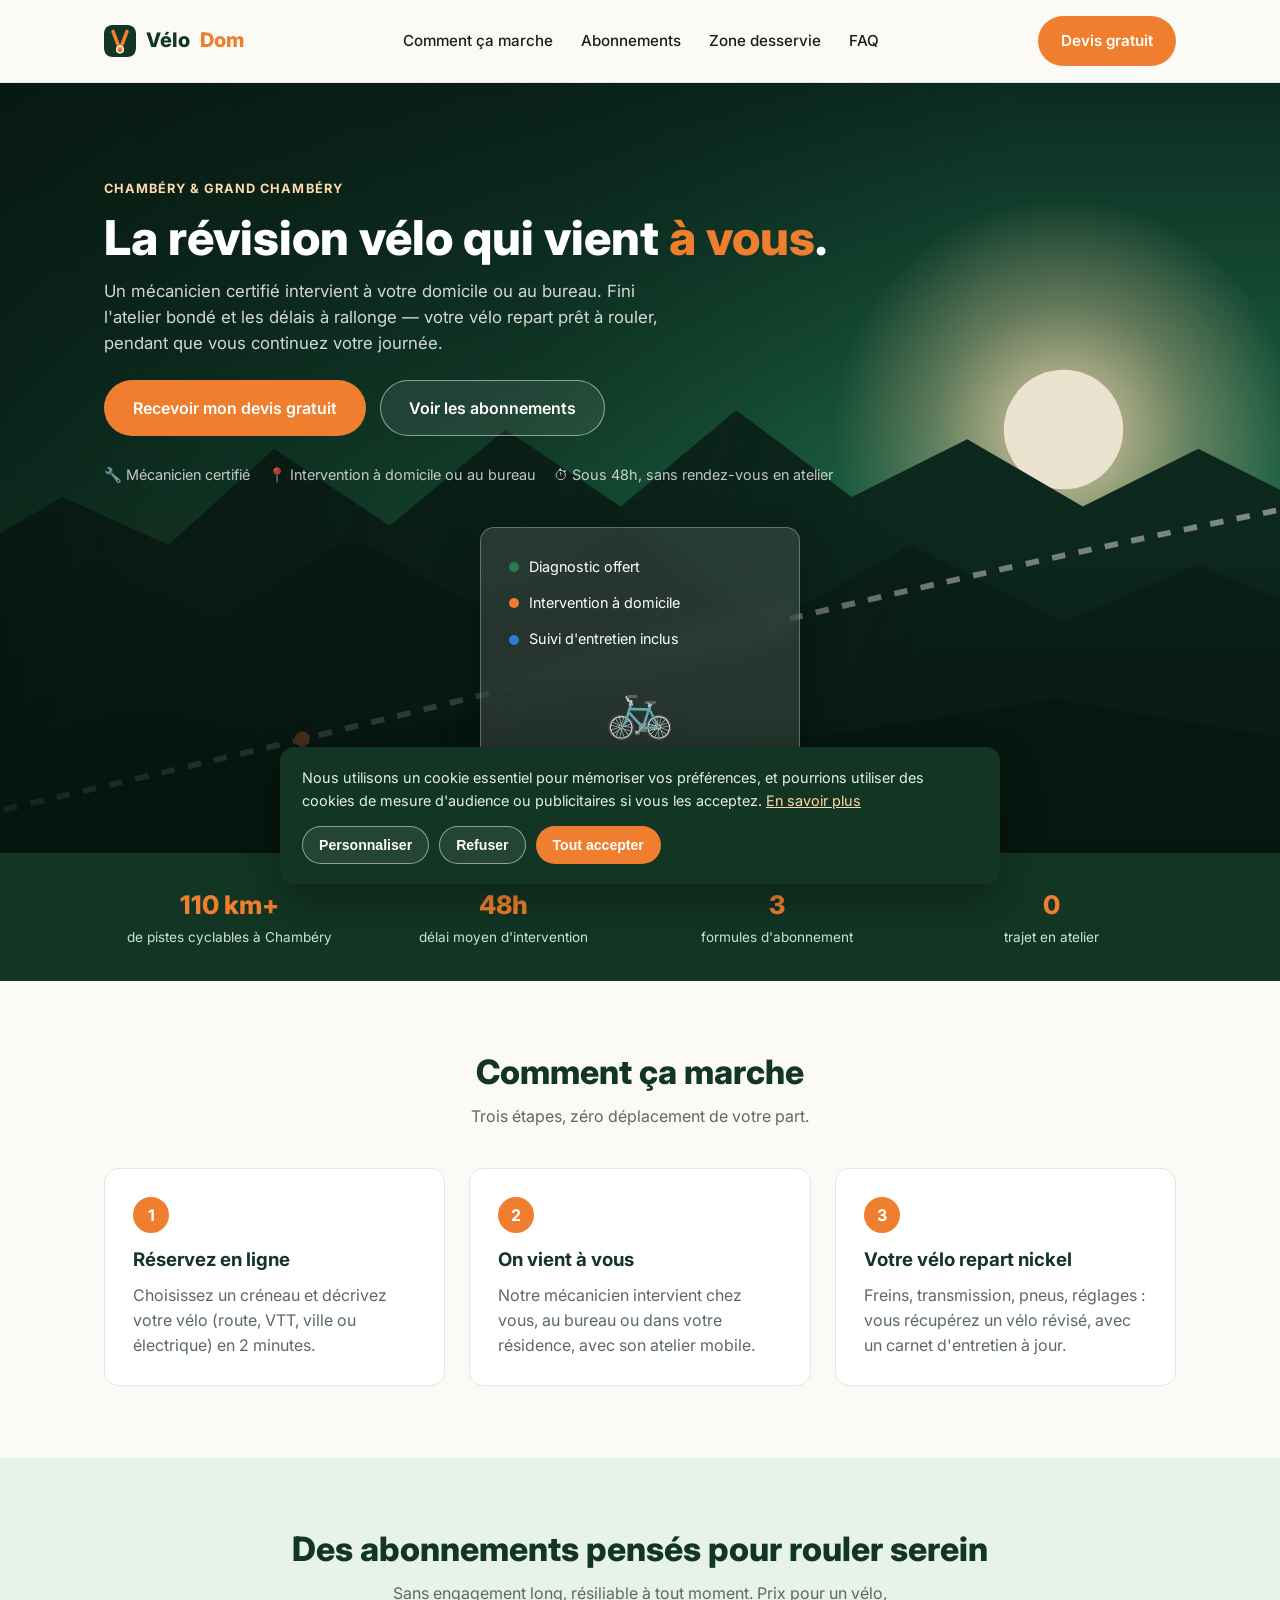
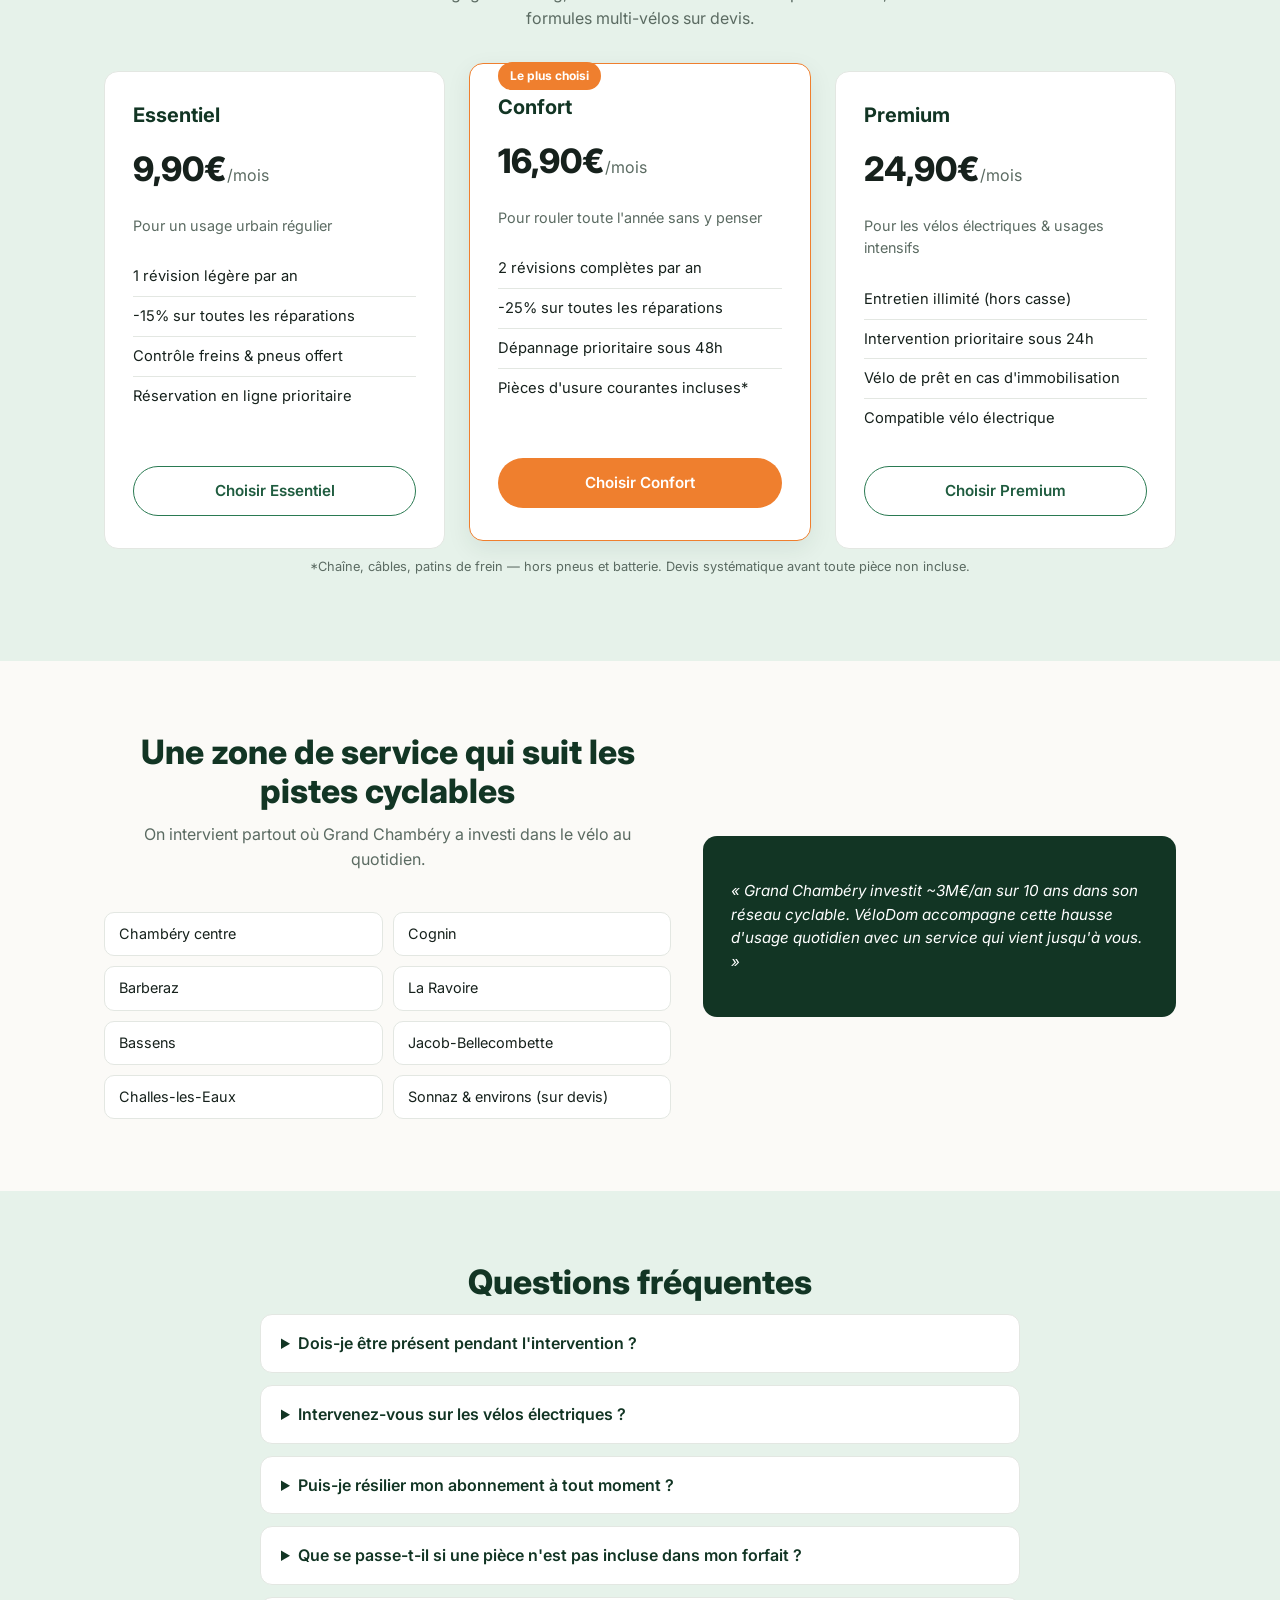
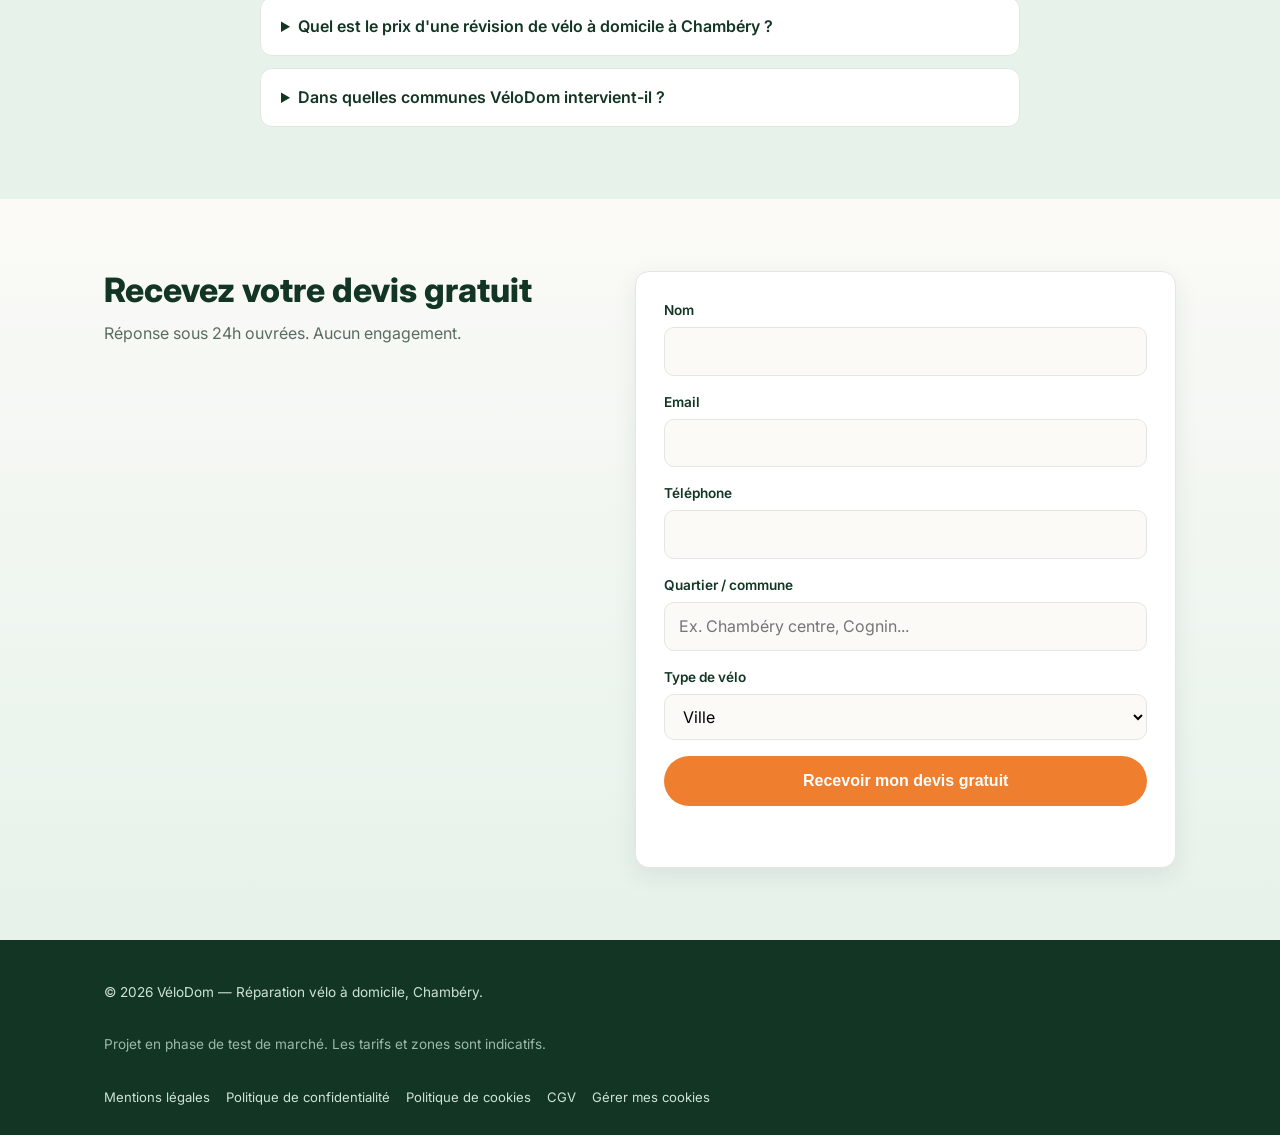
==== commit 18b0b84a: "Fix dark-mode contrast, add SEO/GEO markup, wire devis form to email - Dark mode only redefined back" ====
--- a/index.html
+++ b/index.html
@@ -4,25 +4,114 @@
 <meta charset="UTF-8">
 <meta name="viewport" content="width=device-width, initial-scale=1.0">
 <title>VéloDom — Réparation vélo à domicile à Chambéry, en abonnement</title>
-<meta name="description" content="VéloDom entretient et répare votre vélo à domicile ou au bureau à Chambéry et dans le Grand Chambéry. Abonnements dès 9,90€/mois, sans atelier, sans file d'attente.">
+<meta name="description" content="VéloDom répare et entretient votre vélo à domicile ou au bureau à Chambéry, sur abonnement dès 9,90€/mois. Sans atelier, sans file d'attente.">
+<!-- Update this canonical origin once the site is live on its real domain -->
+<link rel="canonical" href="https://velodom-chambery.fr/">
 <link rel="icon" href="/assets/icon.svg" type="image/svg+xml">
 <link rel="icon" href="/favicon.ico" sizes="any">
 <link rel="apple-touch-icon" href="/apple-touch-icon.png">
 <link rel="manifest" href="/site.webmanifest">
 <meta name="theme-color" content="#123524">
+<meta name="robots" content="index, follow">
+
+<!-- Open Graph / réseaux sociaux -->
+<meta property="og:type" content="website">
+<meta property="og:site_name" content="VéloDom">
+<meta property="og:locale" content="fr_FR">
+<meta property="og:url" content="https://velodom-chambery.fr/">
+<meta property="og:title" content="VéloDom — Réparation vélo à domicile à Chambéry">
+<meta property="og:description" content="Réparation et entretien de vélo à domicile ou au bureau, sur abonnement, à Chambéry et dans le Grand Chambéry. Dès 9,90€/mois.">
+<meta property="og:image" content="https://velodom-chambery.fr/assets/og-image.png">
+<meta property="og:image:width" content="1200">
+<meta property="og:image:height" content="630">
+<meta name="twitter:card" content="summary_large_image">
+<meta name="twitter:title" content="VéloDom — Réparation vélo à domicile à Chambéry">
+<meta name="twitter:description" content="Réparation et entretien de vélo à domicile ou au bureau, sur abonnement, à Chambéry et dans le Grand Chambéry. Dès 9,90€/mois.">
+<meta name="twitter:image" content="https://velodom-chambery.fr/assets/og-image.png">
+
 <link rel="preconnect" href="https://fonts.googleapis.com">
 <link rel="preconnect" href="https://fonts.gstatic.com" crossorigin>
 <link href="https://fonts.googleapis.com/css2?family=Inter:wght@400;500;600;700;800&display=swap" rel="stylesheet">
 <link rel="stylesheet" href="css/style.css">
+
+<!-- Données structurées : identité de l'entreprise (à compléter : adresse et téléphone réels) -->
 <script type="application/ld+json">
 {
   "@context": "https://schema.org",
   "@type": "LocalBusiness",
   "name": "VéloDom",
   "description": "Réparation et entretien de vélos à domicile ou au bureau, sur abonnement, à Chambéry et dans le Grand Chambéry.",
-  "areaServed": "Chambéry, Savoie, France",
-  "priceRange": "9,90€ - 24,90€",
-  "telephone": "+33-4-00-00-00-00"
+  "url": "https://velodom-chambery.fr/",
+  "image": "https://velodom-chambery.fr/assets/og-image.png",
+  "areaServed": [
+    "Chambéry", "Cognin", "Barberaz", "La Ravoire", "Bassens",
+    "Jacob-Bellecombette", "Challes-les-Eaux", "Grand Chambéry"
+  ],
+  "address": {
+    "@type": "PostalAddress",
+    "addressLocality": "Chambéry",
+    "addressRegion": "Savoie",
+    "addressCountry": "FR"
+  },
+  "priceRange": "9,90€ - 24,90€"
+}
+</script>
+
+<!-- Données structurées : FAQ (reprend mot pour mot les questions/réponses affichées plus bas) -->
+<script type="application/ld+json">
+{
+  "@context": "https://schema.org",
+  "@type": "FAQPage",
+  "mainEntity": [
+    {
+      "@type": "Question",
+      "name": "Dois-je être présent pendant l'intervention ?",
+      "acceptedAnswer": {
+        "@type": "Answer",
+        "text": "Non, si votre vélo est accessible (garage, local à vélo, hall d'immeuble). Un créneau de dépôt de clé ou de badge peut être organisé."
+      }
+    },
+    {
+      "@type": "Question",
+      "name": "Intervenez-vous sur les vélos électriques ?",
+      "acceptedAnswer": {
+        "@type": "Answer",
+        "text": "Oui, dès la formule Confort pour le diagnostic et les réglages ; la formule Premium couvre l'entretien complet des vélos électriques."
+      }
+    },
+    {
+      "@type": "Question",
+      "name": "Puis-je résilier mon abonnement à tout moment ?",
+      "acceptedAnswer": {
+        "@type": "Answer",
+        "text": "Oui, sans engagement de durée minimale ni frais de résiliation. Le mois en cours reste dû."
+      }
+    },
+    {
+      "@type": "Question",
+      "name": "Que se passe-t-il si une pièce n'est pas incluse dans mon forfait ?",
+      "acceptedAnswer": {
+        "@type": "Answer",
+        "text": "Vous recevez un devis avant toute intervention supplémentaire — jamais de facture surprise."
+      }
+    },
+    {
+      "@type": "Question",
+      "name": "Quel est le prix d'une révision de vélo à domicile à Chambéry ?",
+      "acceptedAnswer": {
+        "@type": "Answer",
+        "text": "VéloDom propose 3 formules d'abonnement : Essentiel à 9,90€/mois (1 révision légère par an), Confort à 16,90€/mois (2 révisions complètes par an, formule la plus choisie), et Premium à 24,90€/mois (entretien illimité, compatible vélo électrique). Sans engagement de durée minimale."
+      }
+    },
+    {
+      "@type": "Question",
+      "name": "Dans quelles communes VéloDom intervient-il ?",
+      "acceptedAnswer": {
+        "@type": "Answer",
+        "text": "VéloDom intervient à Chambéry centre, Cognin, Barberaz, La Ravoire, Bassens, Jacob-Bellecombette, Challes-les-Eaux, et sur devis à Sonnaz et ses environs."
+      }
+    }
+  ]
 }
 </script>
 </head>
@@ -245,6 +334,14 @@
           <summary>Que se passe-t-il si une pièce n'est pas incluse dans mon forfait ?</summary>
           <p>Vous recevez un devis avant toute intervention supplémentaire — jamais de facture surprise.</p>
         </details>
+        <details class="faq-item">
+          <summary>Quel est le prix d'une révision de vélo à domicile à Chambéry ?</summary>
+          <p>VéloDom propose 3 formules d'abonnement : Essentiel à 9,90€/mois (1 révision légère par an), Confort à 16,90€/mois (2 révisions complètes par an, formule la plus choisie), et Premium à 24,90€/mois (entretien illimité, compatible vélo électrique). Sans engagement de durée minimale.</p>
+        </details>
+        <details class="faq-item">
+          <summary>Dans quelles communes VéloDom intervient-il ?</summary>
+          <p>VéloDom intervient à Chambéry centre, Cognin, Barberaz, La Ravoire, Bassens, Jacob-Bellecombette, Challes-les-Eaux, et sur devis à Sonnaz et ses environs.</p>
+        </details>
       </div>
     </div>
   </section>
@@ -255,10 +352,13 @@
         <h2 class="section-title">Recevez votre devis gratuit</h2>
         <p class="section-sub">Réponse sous 24h ouvrées. Aucun engagement.</p>
       </div>
-      <form class="devis-form" id="devisForm">
+      <form class="devis-form" id="devisForm" action="https://formsubmit.co/johan.simonneau.pro@gmail.com" method="POST">
+        <input type="hidden" name="_subject" value="Nouvelle demande de devis VéloDom">
+        <input type="hidden" name="_template" value="table">
+        <input type="hidden" name="_captcha" value="false">
         <div class="visually-hidden" aria-hidden="true">
           <label for="website">Ne pas remplir ce champ</label>
-          <input type="text" id="website" name="website" tabindex="-1" autocomplete="off">
+          <input type="text" id="website" name="_honey" tabindex="-1" autocomplete="off">
         </div>
         <div class="form-row">
           <label for="nom">Nom</label>
--- a/css/style.css
+++ b/css/style.css
@@ -1,5 +1,6 @@
 :root {
   --green-900: #123524;
+  --heading: #123524;
   --green-700: #1f5c3f;
   --green-600: #2a7a52;
   --green-100: #e6f2ea;
@@ -113,7 +114,7 @@
   font-weight: 800;
   font-size: 1.25rem;
   text-decoration: none;
-  color: var(--green-900);
+  color: var(--heading);
 }
 .logo-mark { border-radius: 8px; }
 .logo span { color: var(--orange-500); }
@@ -306,7 +307,7 @@
 .section-title {
   font-size: clamp(1.6rem, 3.5vw, 2.1rem);
   font-weight: 800;
-  color: var(--green-900);
+  color: var(--heading);
   text-align: center;
 }
 .section-sub {
@@ -342,7 +343,7 @@
   font-weight: 700;
   margin-bottom: 16px;
 }
-.step h3 { color: var(--green-900); }
+.step h3 { color: var(--heading); }
 .step p { color: var(--muted); margin: 0; }
 
 /* Pricing */
@@ -362,7 +363,7 @@
   flex-direction: column;
   position: relative;
 }
-.price-card h3 { color: var(--green-900); font-size: 1.25rem; }
+.price-card h3 { color: var(--heading); font-size: 1.25rem; }
 .price-card-featured {
   border-color: var(--orange-500);
   box-shadow: var(--shadow);
@@ -440,7 +441,7 @@
 .faq-item summary {
   cursor: pointer;
   font-weight: 600;
-  color: var(--green-900);
+  color: var(--heading);
 }
 .faq-item p { color: var(--muted); margin: 12px 0 0; }
 
@@ -464,7 +465,7 @@
   gap: 16px;
 }
 .form-row { display: flex; flex-direction: column; gap: 6px; }
-.form-row label { font-size: 0.85rem; font-weight: 600; color: var(--green-900); }
+.form-row label { font-size: 0.85rem; font-weight: 600; color: var(--heading); }
 .form-row input, .form-row select {
   padding: 11px 14px;
   border-radius: 10px;
@@ -517,14 +518,14 @@
   font-size: 0.9rem;
   margin-bottom: 32px;
 }
-.legal-main h1 { color: var(--green-900); font-size: clamp(1.7rem, 4vw, 2.3rem); margin-bottom: 12px; }
-.legal-main h2 { color: var(--green-900); font-size: 1.25rem; margin: 36px 0 12px; }
+.legal-main h1 { color: var(--heading); font-size: clamp(1.7rem, 4vw, 2.3rem); margin-bottom: 12px; }
+.legal-main h2 { color: var(--heading); font-size: 1.25rem; margin: 36px 0 12px; }
 .legal-main p, .legal-main li { color: var(--ink); font-size: 0.98rem; }
 .legal-main ul { padding-left: 20px; }
 .legal-main li { margin-bottom: 6px; }
 .legal-main table { width: 100%; border-collapse: collapse; margin: 16px 0; font-size: 0.9rem; }
 .legal-main th, .legal-main td { text-align: left; padding: 10px 12px; border-bottom: 1px solid var(--border); }
-.legal-main th { color: var(--green-900); }
+.legal-main th { color: var(--heading); }
 .legal-updated { color: var(--muted); font-size: 0.85rem; margin-top: 40px; }
 .back-home { display: inline-block; margin-bottom: 24px; color: var(--green-700); text-decoration: none; font-weight: 600; font-size: 0.9rem; }
 .back-home:hover { text-decoration: underline; }
@@ -573,6 +574,10 @@
     --card: #17211b;
     --border: #26332b;
     --green-100: #16261d;
+    --heading: #eaf6ef;
+    --green-700: #6fcf97;
+    --green-600: #4fbf80;
   }
   .site-header { background: rgba(16, 24, 19, 0.9); }
-}
+  .legal-notice { background: #2a2210; border-color: #5a4718; color: #f3d38a; }
+}
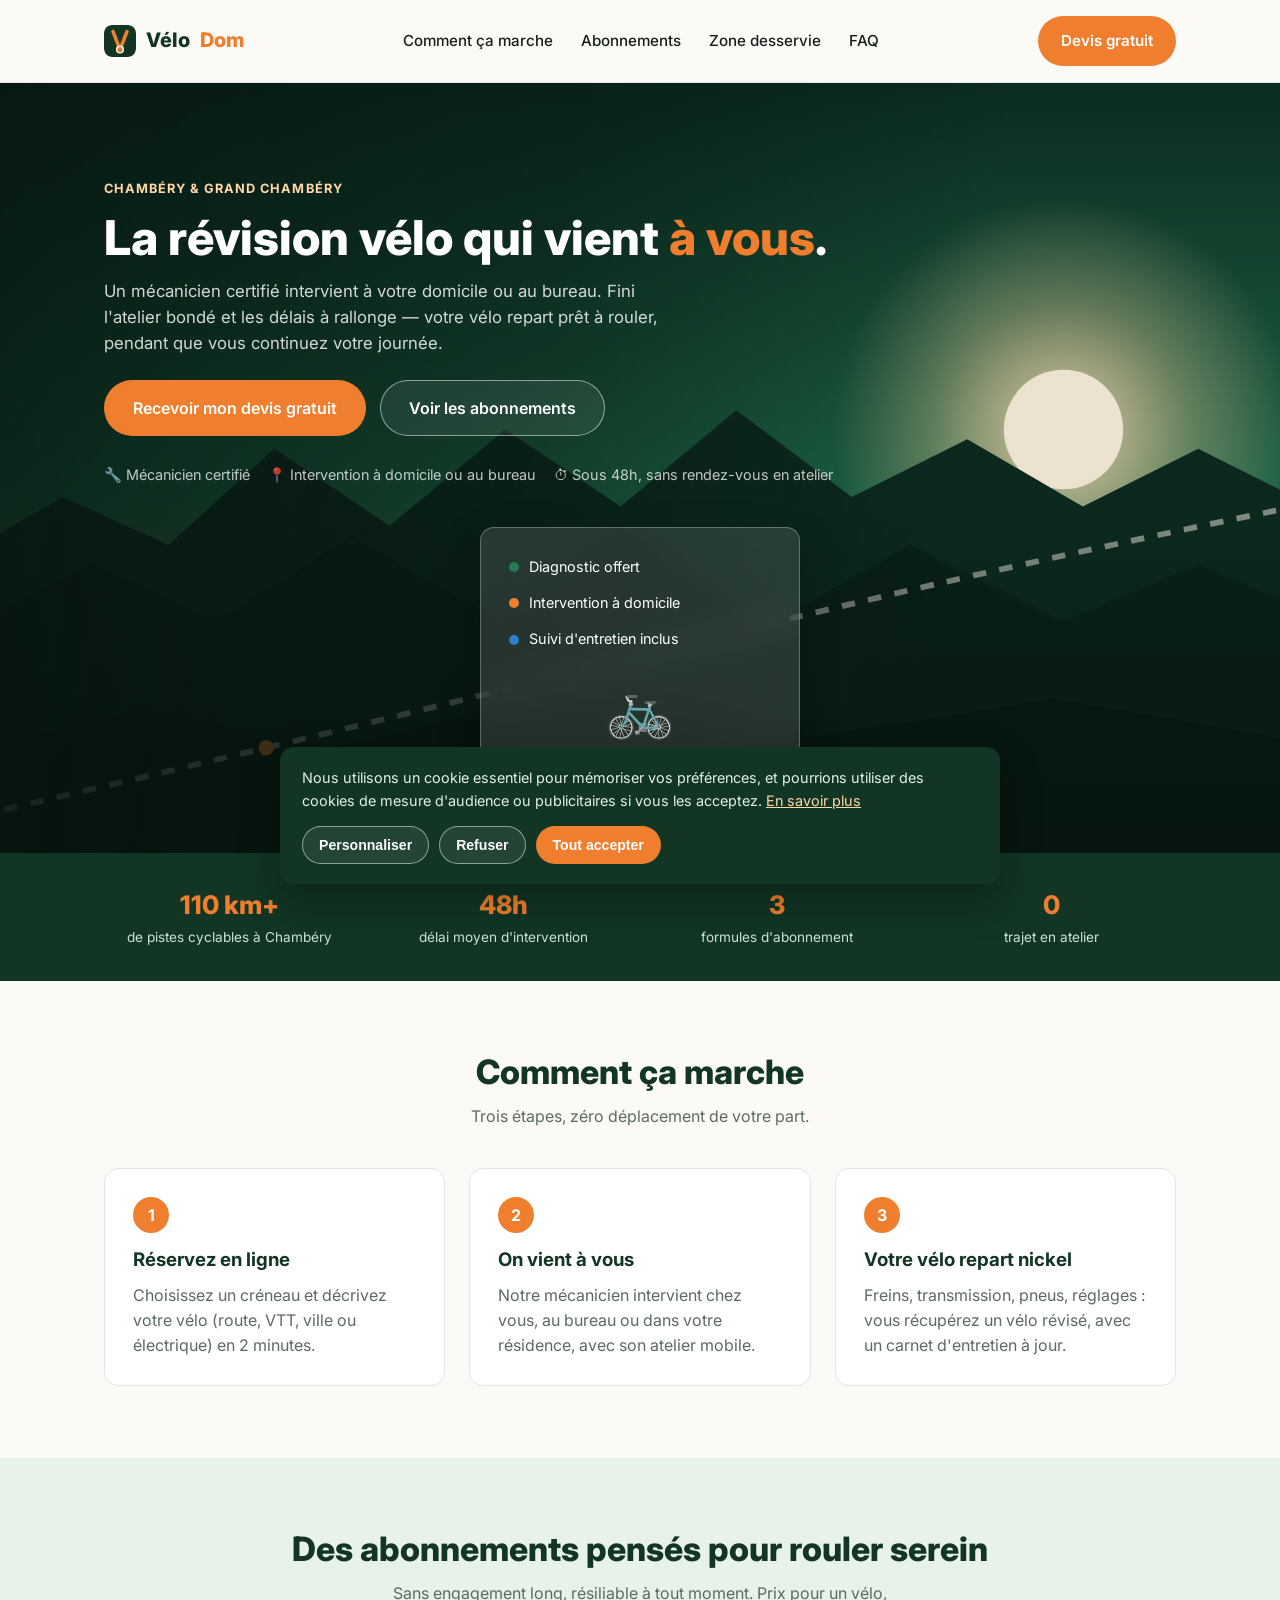
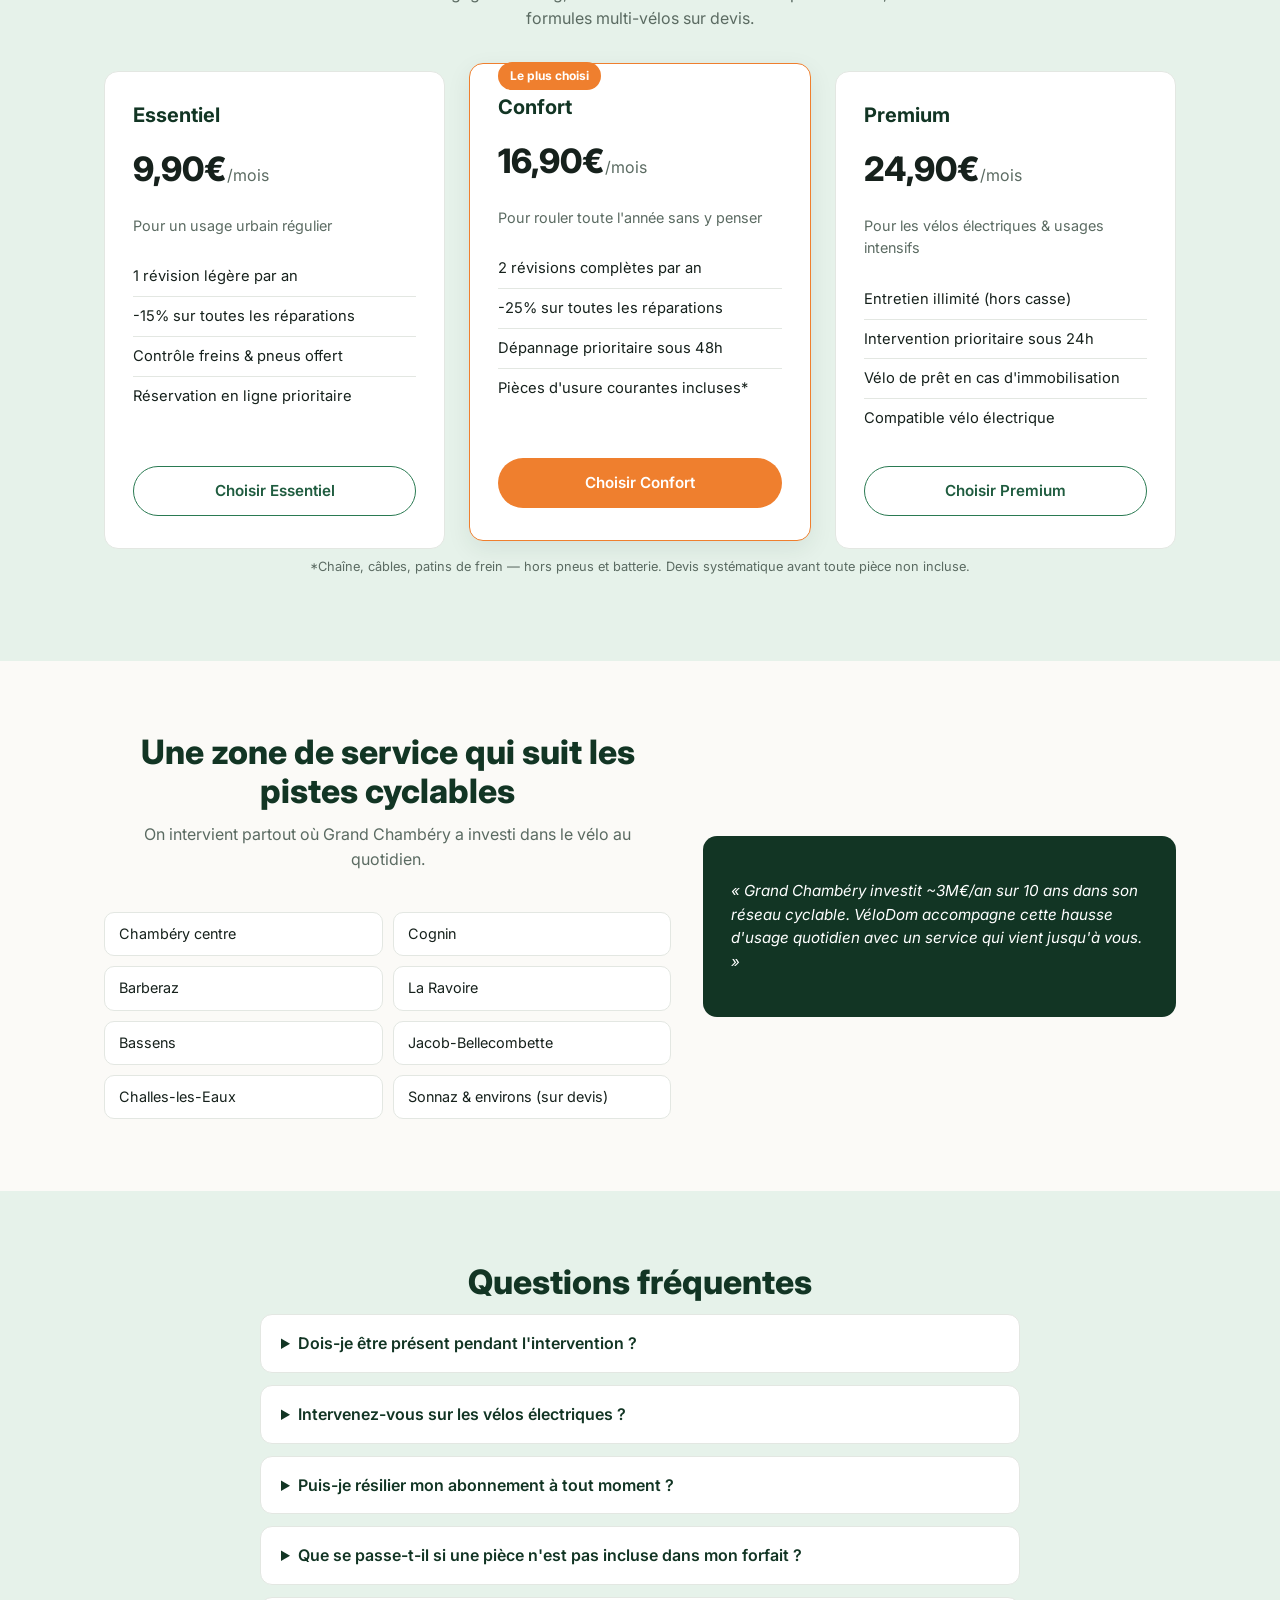
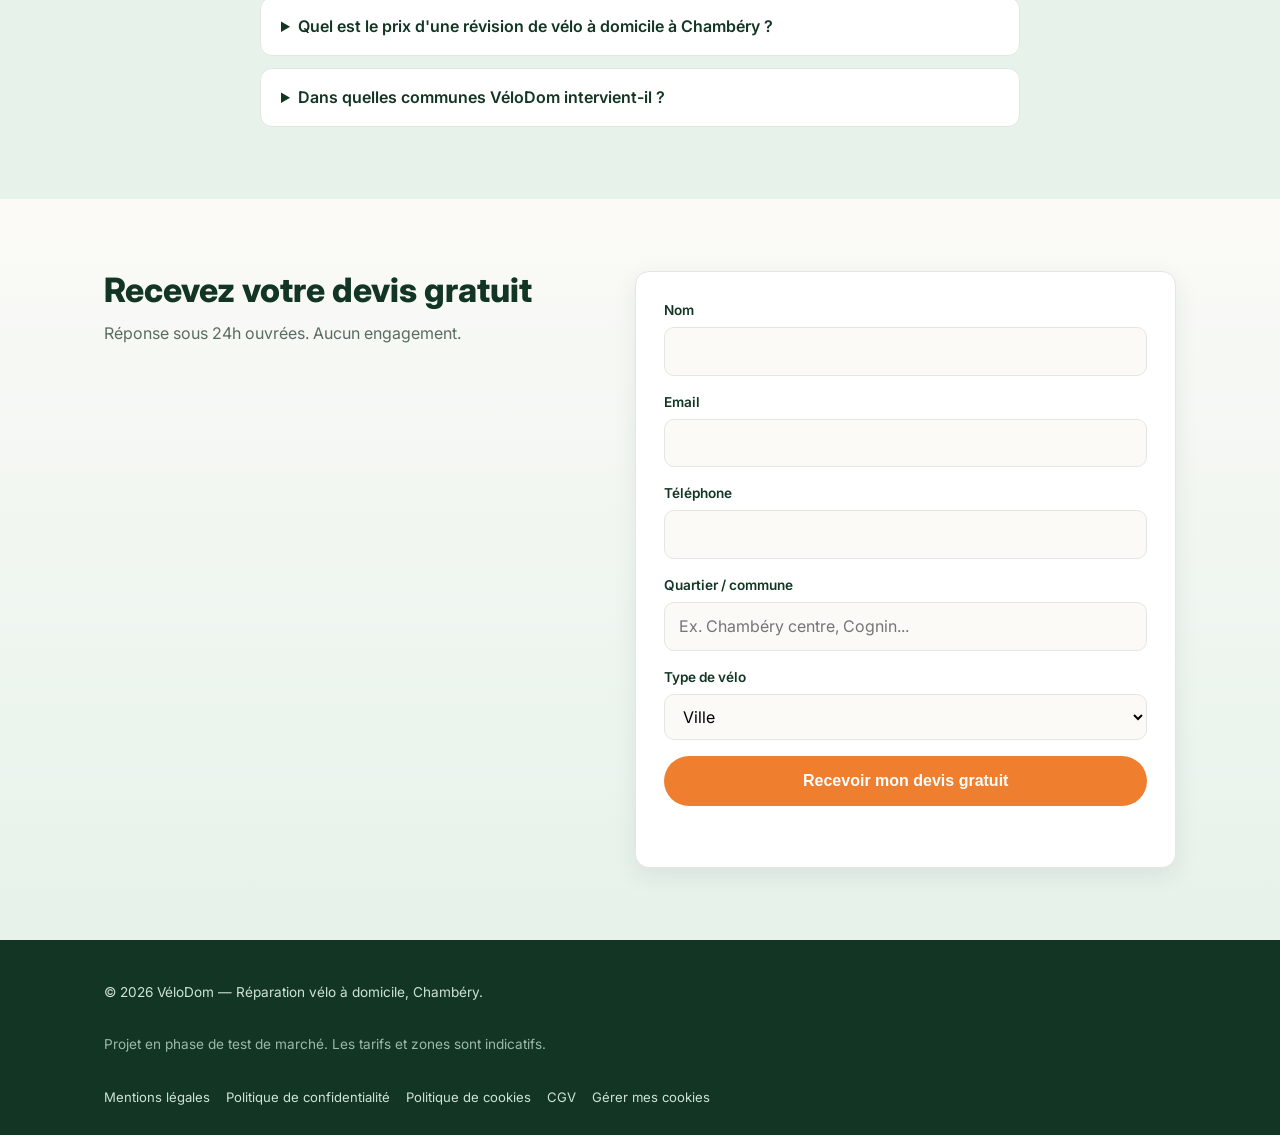
==== commit 3b8de617: "Fill in legal pages with real business identity VéloDom is operated under the existing sole-propriet" ====
--- a/index.html
+++ b/index.html
@@ -34,7 +34,9 @@
 <link href="https://fonts.googleapis.com/css2?family=Inter:wght@400;500;600;700;800&display=swap" rel="stylesheet">
 <link rel="stylesheet" href="css/style.css">
 
-<!-- Données structurées : identité de l'entreprise (à compléter : adresse et téléphone réels) -->
+<!-- Données structurées : identité de l'entreprise. L'adresse ci-dessous est la zone de service
+     (Chambéry), pas l'adresse administrative du SIRET (voir mentions légales) — normal pour un
+     service mobile à domicile. Ajouter "telephone" une fois un numéro de contact disponible. -->
 <script type="application/ld+json">
 {
   "@context": "https://schema.org",
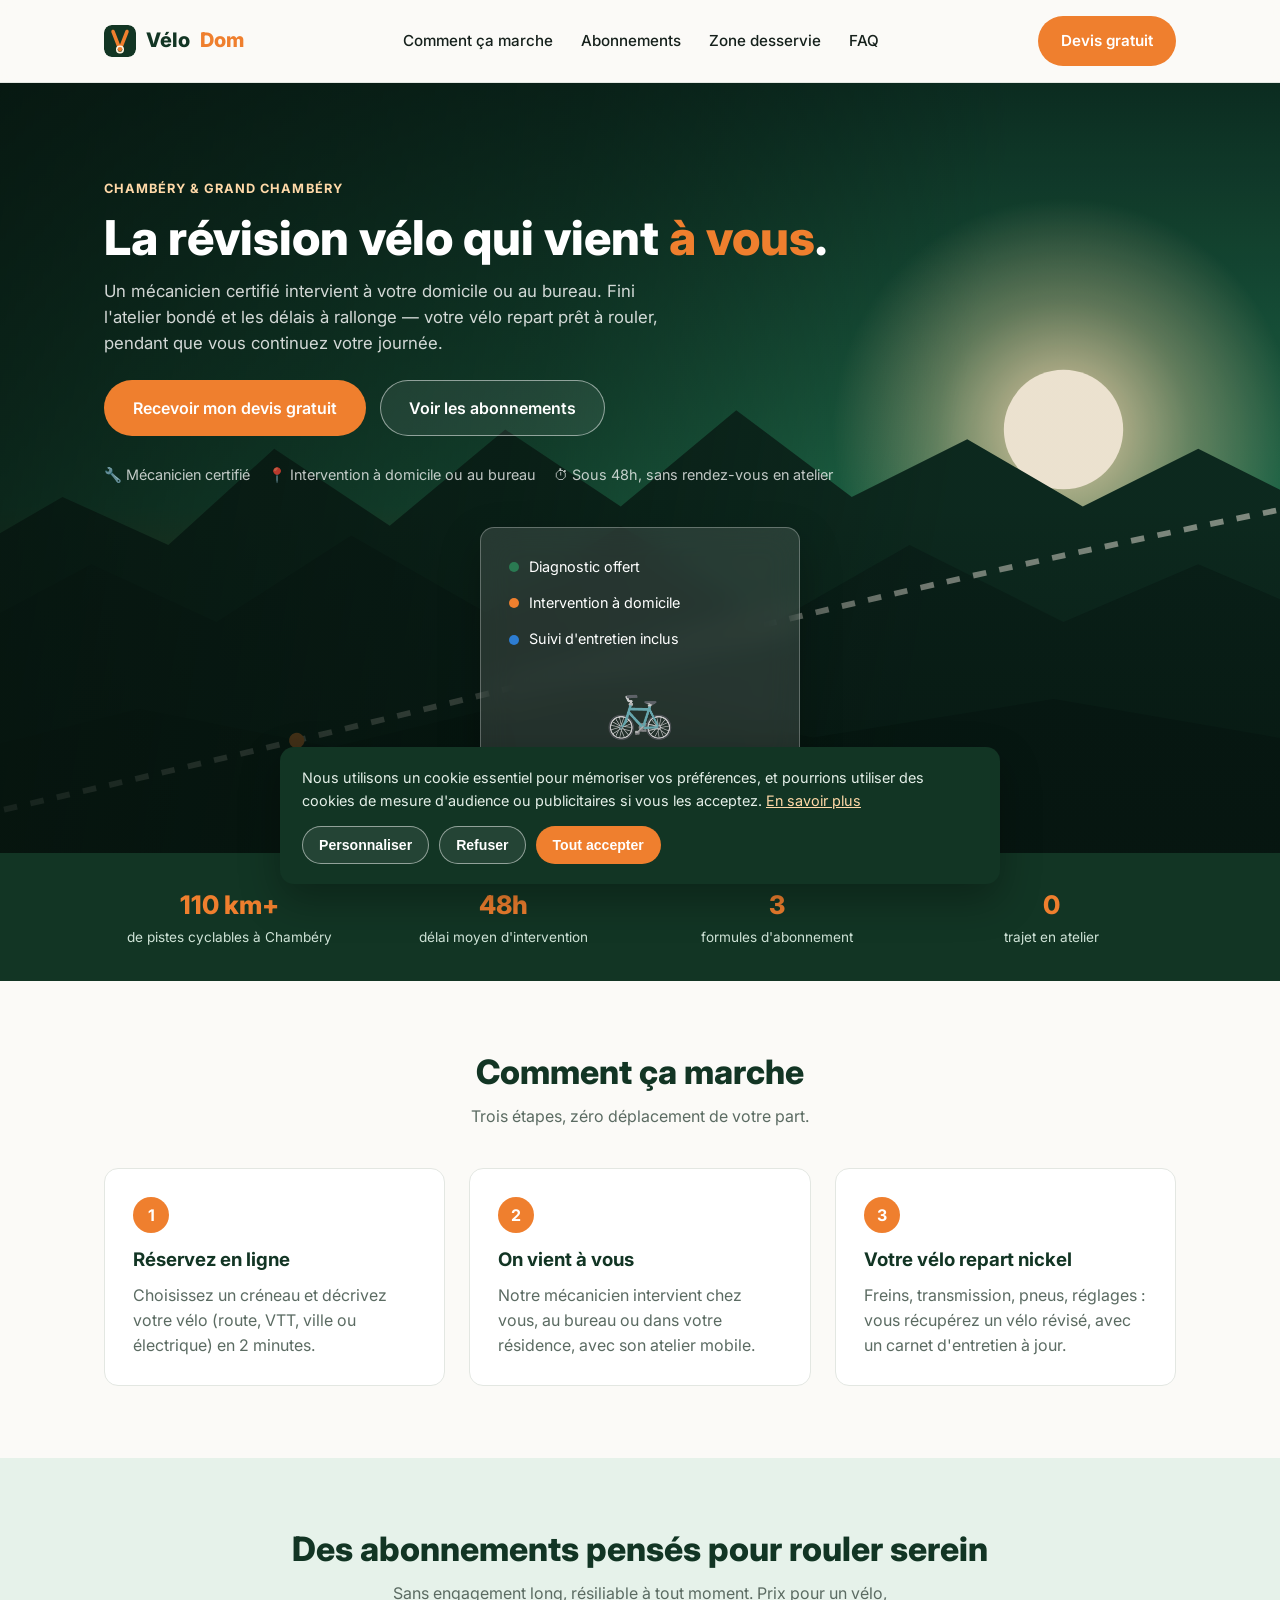
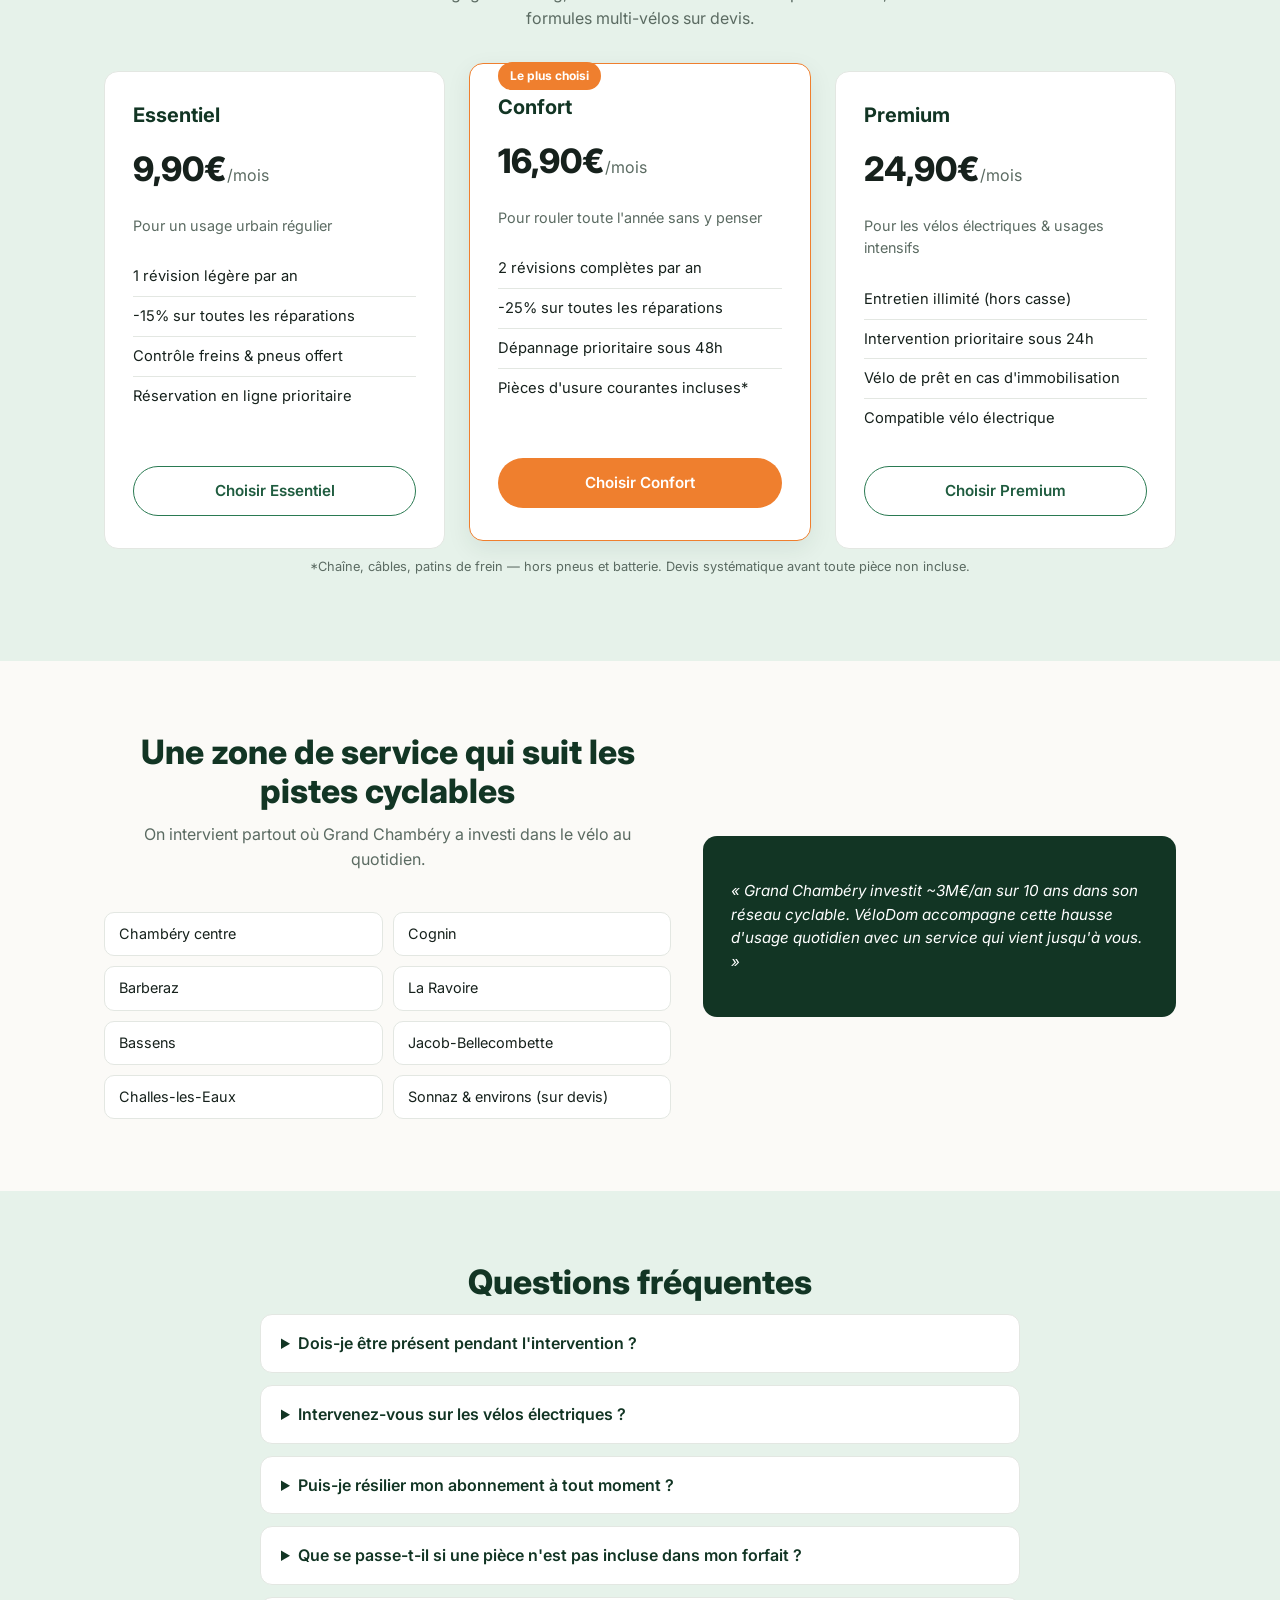
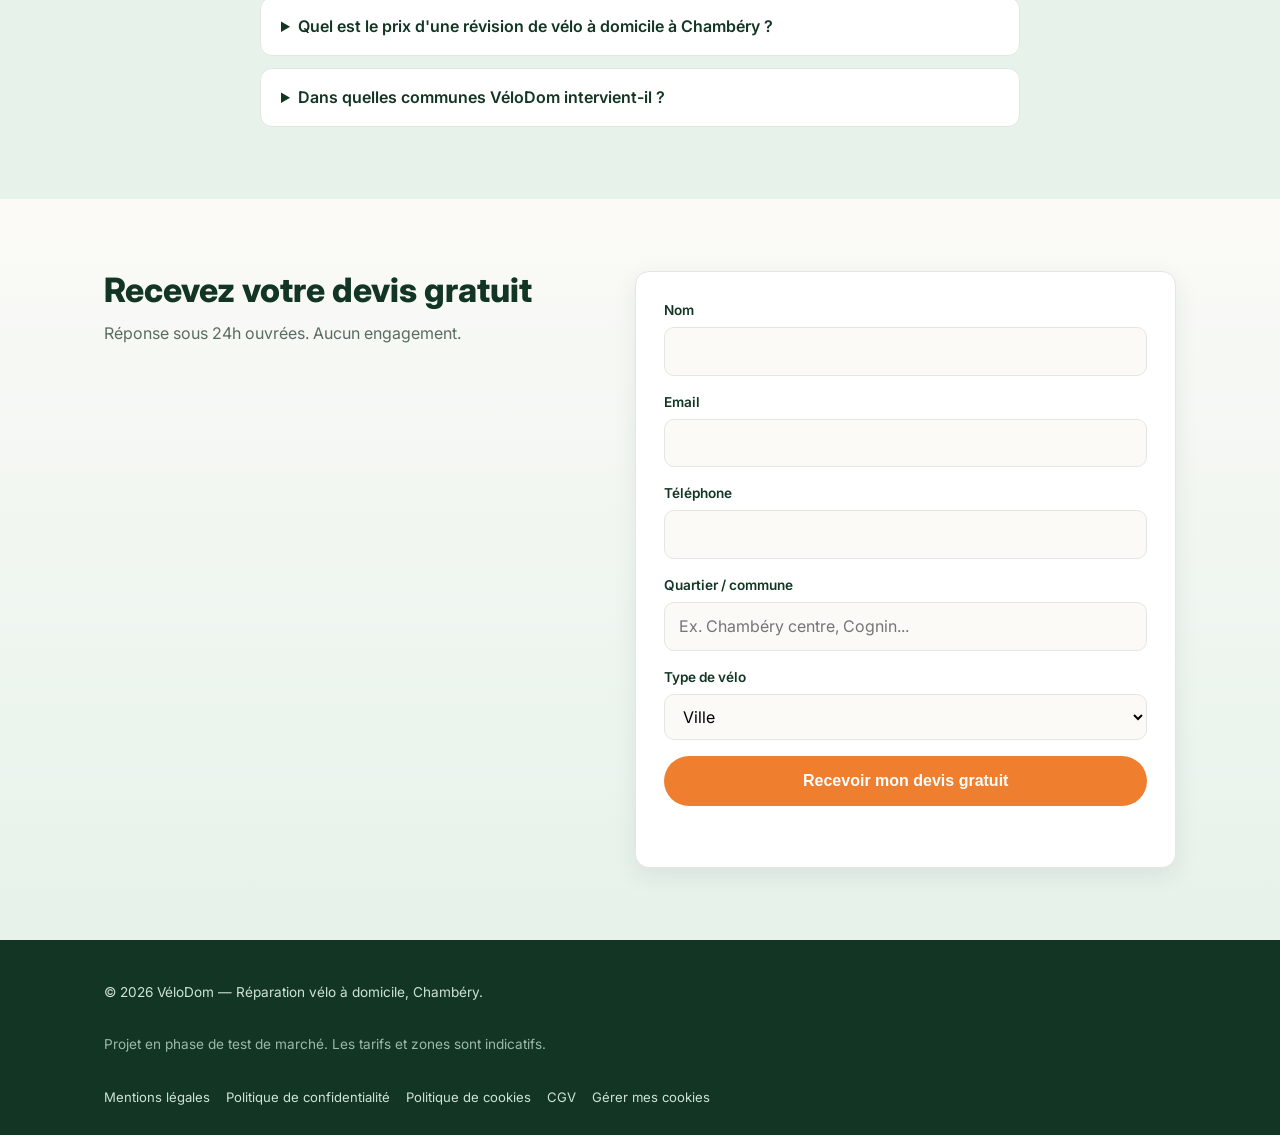
==== commit 27d81691: "Add contact phone number to legal notice and LocalBusiness schema Co-Authored-By: Claude Sonnet 5 <n" ====
--- a/index.html
+++ b/index.html
@@ -36,7 +36,7 @@
 
 <!-- Données structurées : identité de l'entreprise. L'adresse ci-dessous est la zone de service
      (Chambéry), pas l'adresse administrative du SIRET (voir mentions légales) — normal pour un
-     service mobile à domicile. Ajouter "telephone" une fois un numéro de contact disponible. -->
+     service mobile à domicile. -->
 <script type="application/ld+json">
 {
   "@context": "https://schema.org",
@@ -55,6 +55,7 @@
     "addressRegion": "Savoie",
     "addressCountry": "FR"
   },
+  "telephone": "+33607886989",
   "priceRange": "9,90€ - 24,90€"
 }
 </script>
